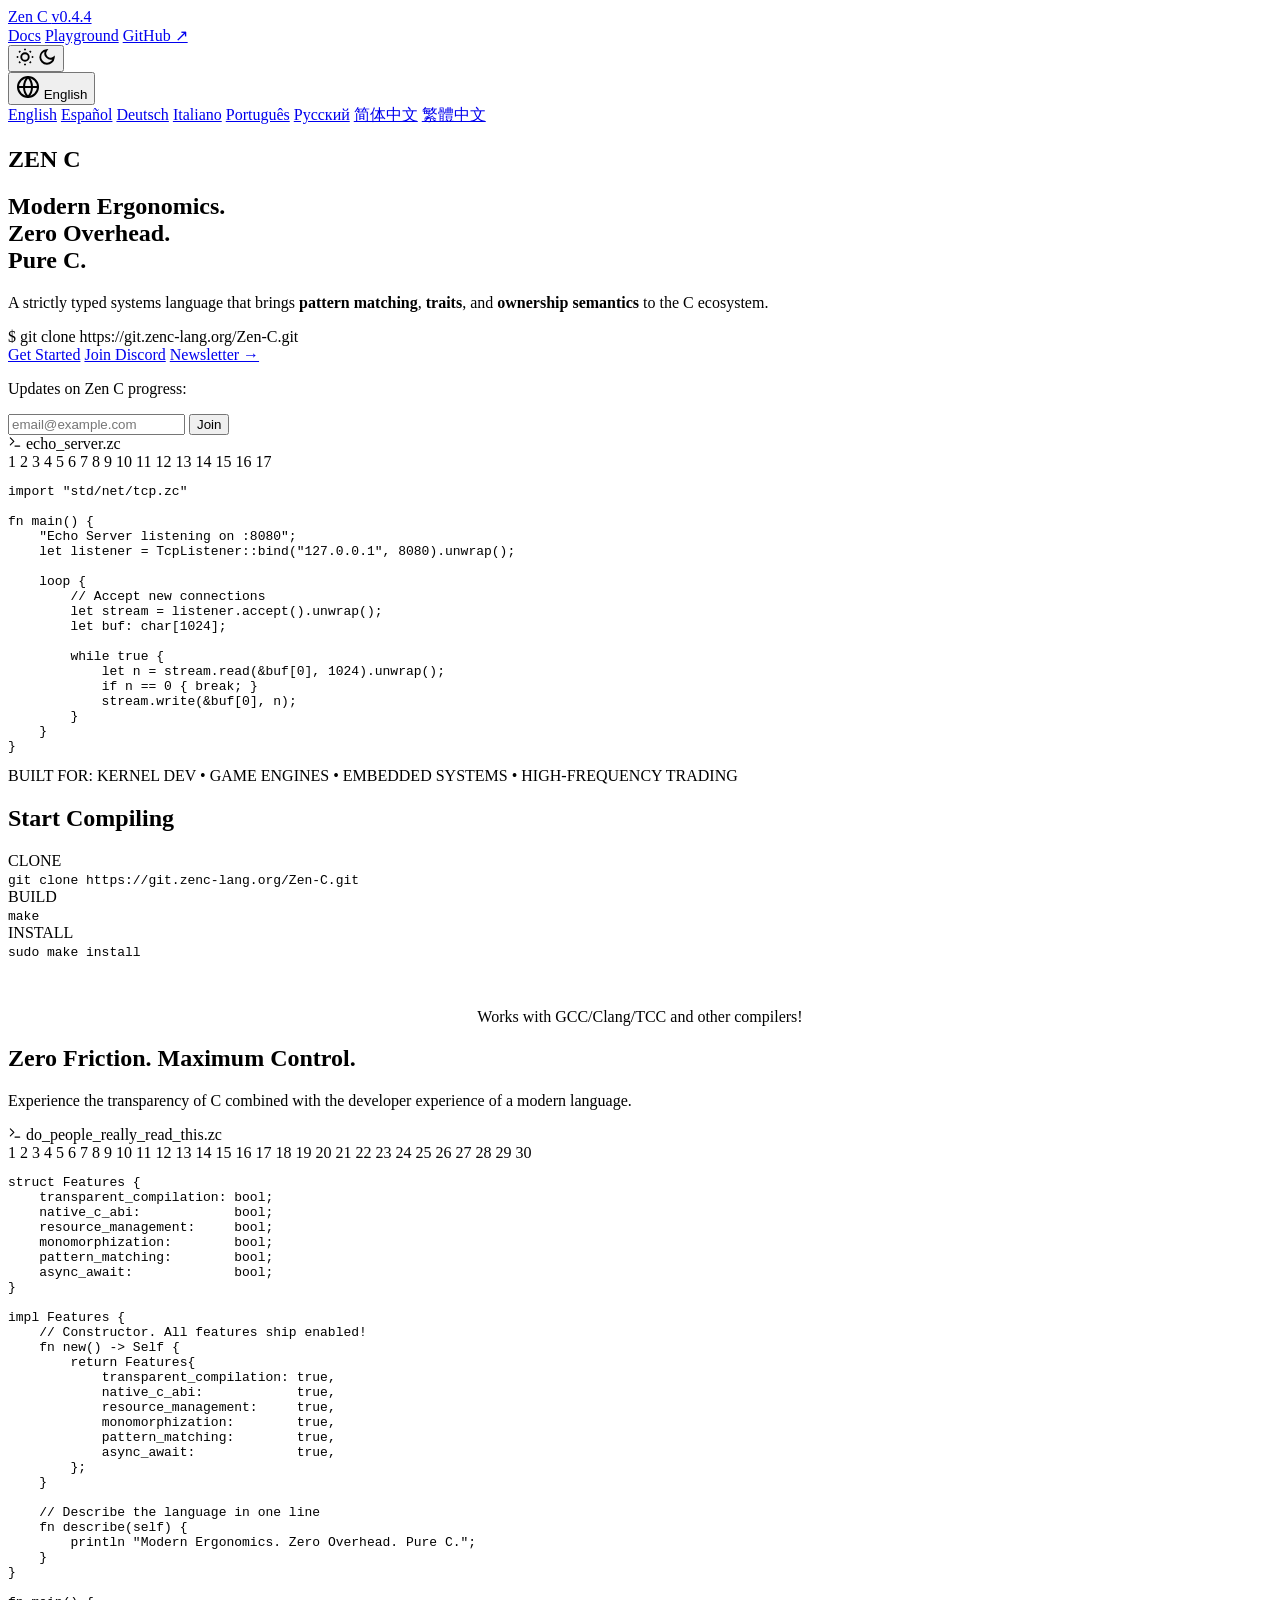
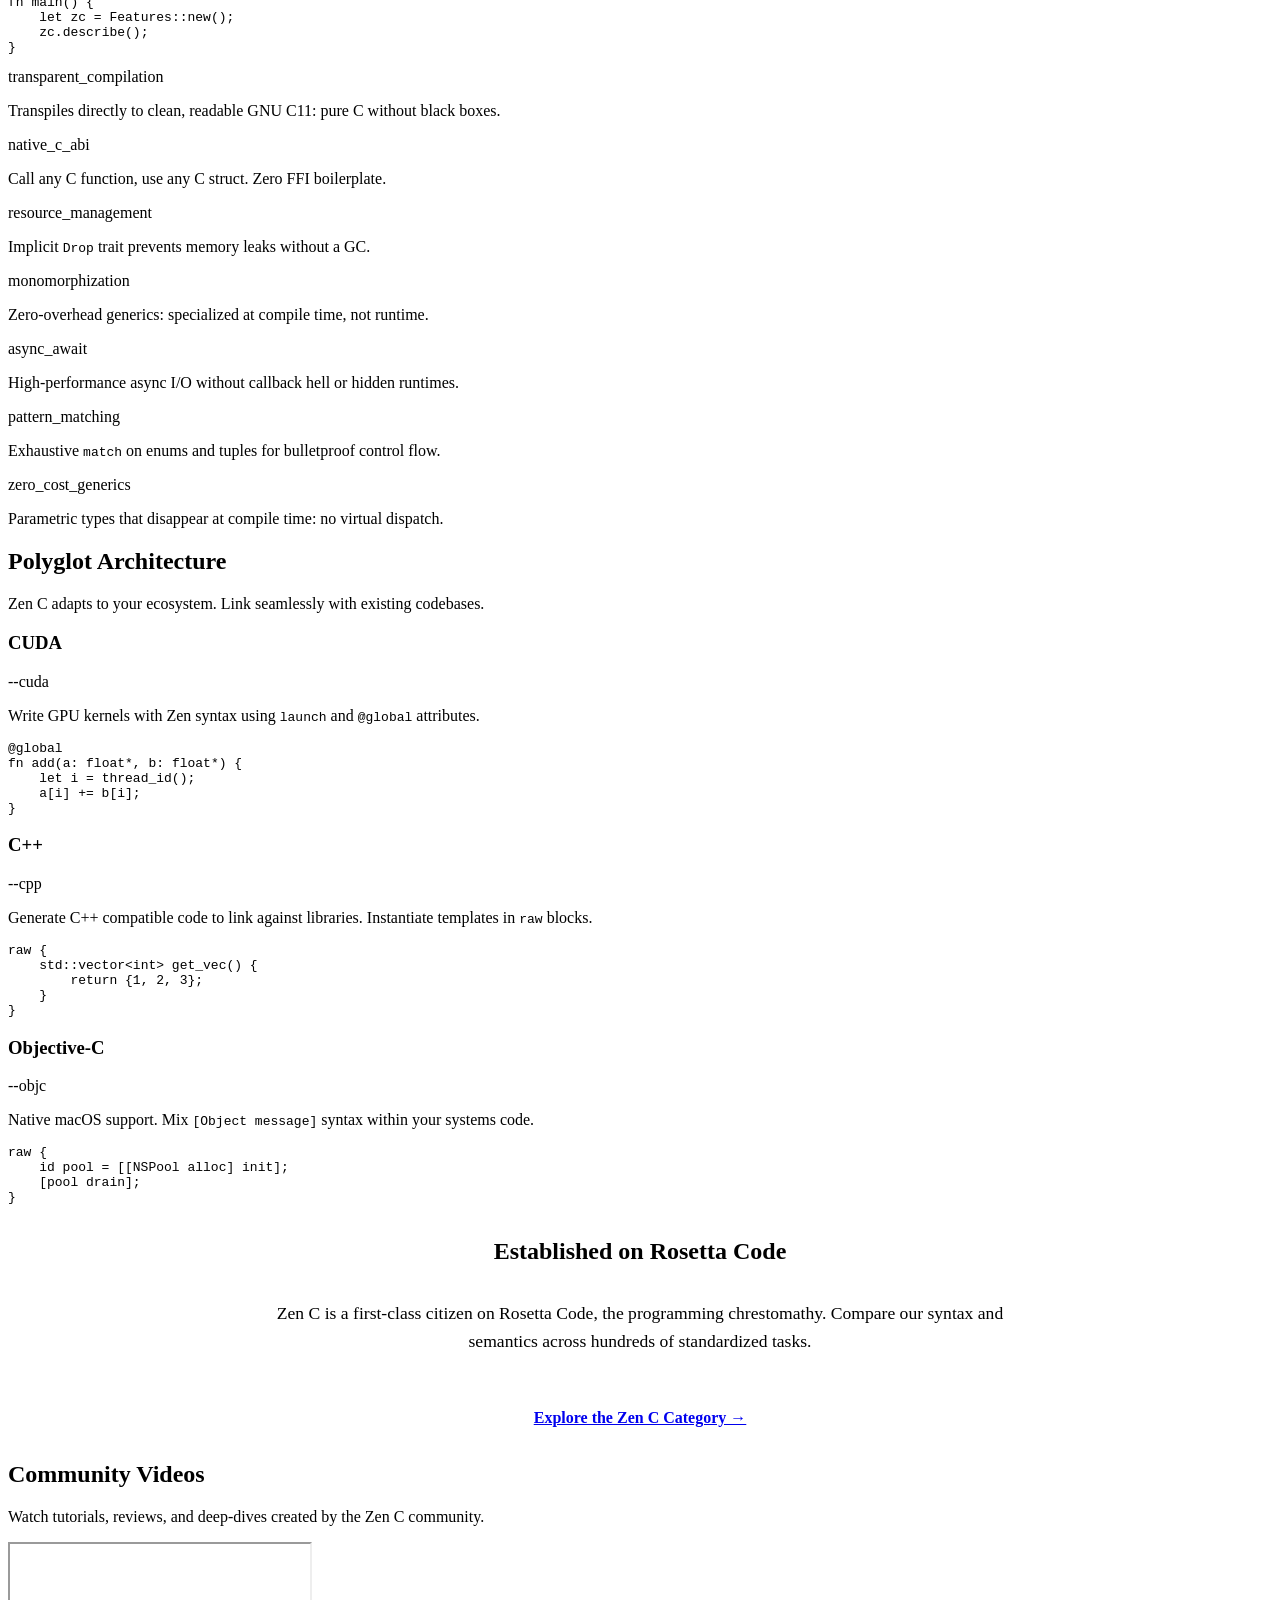
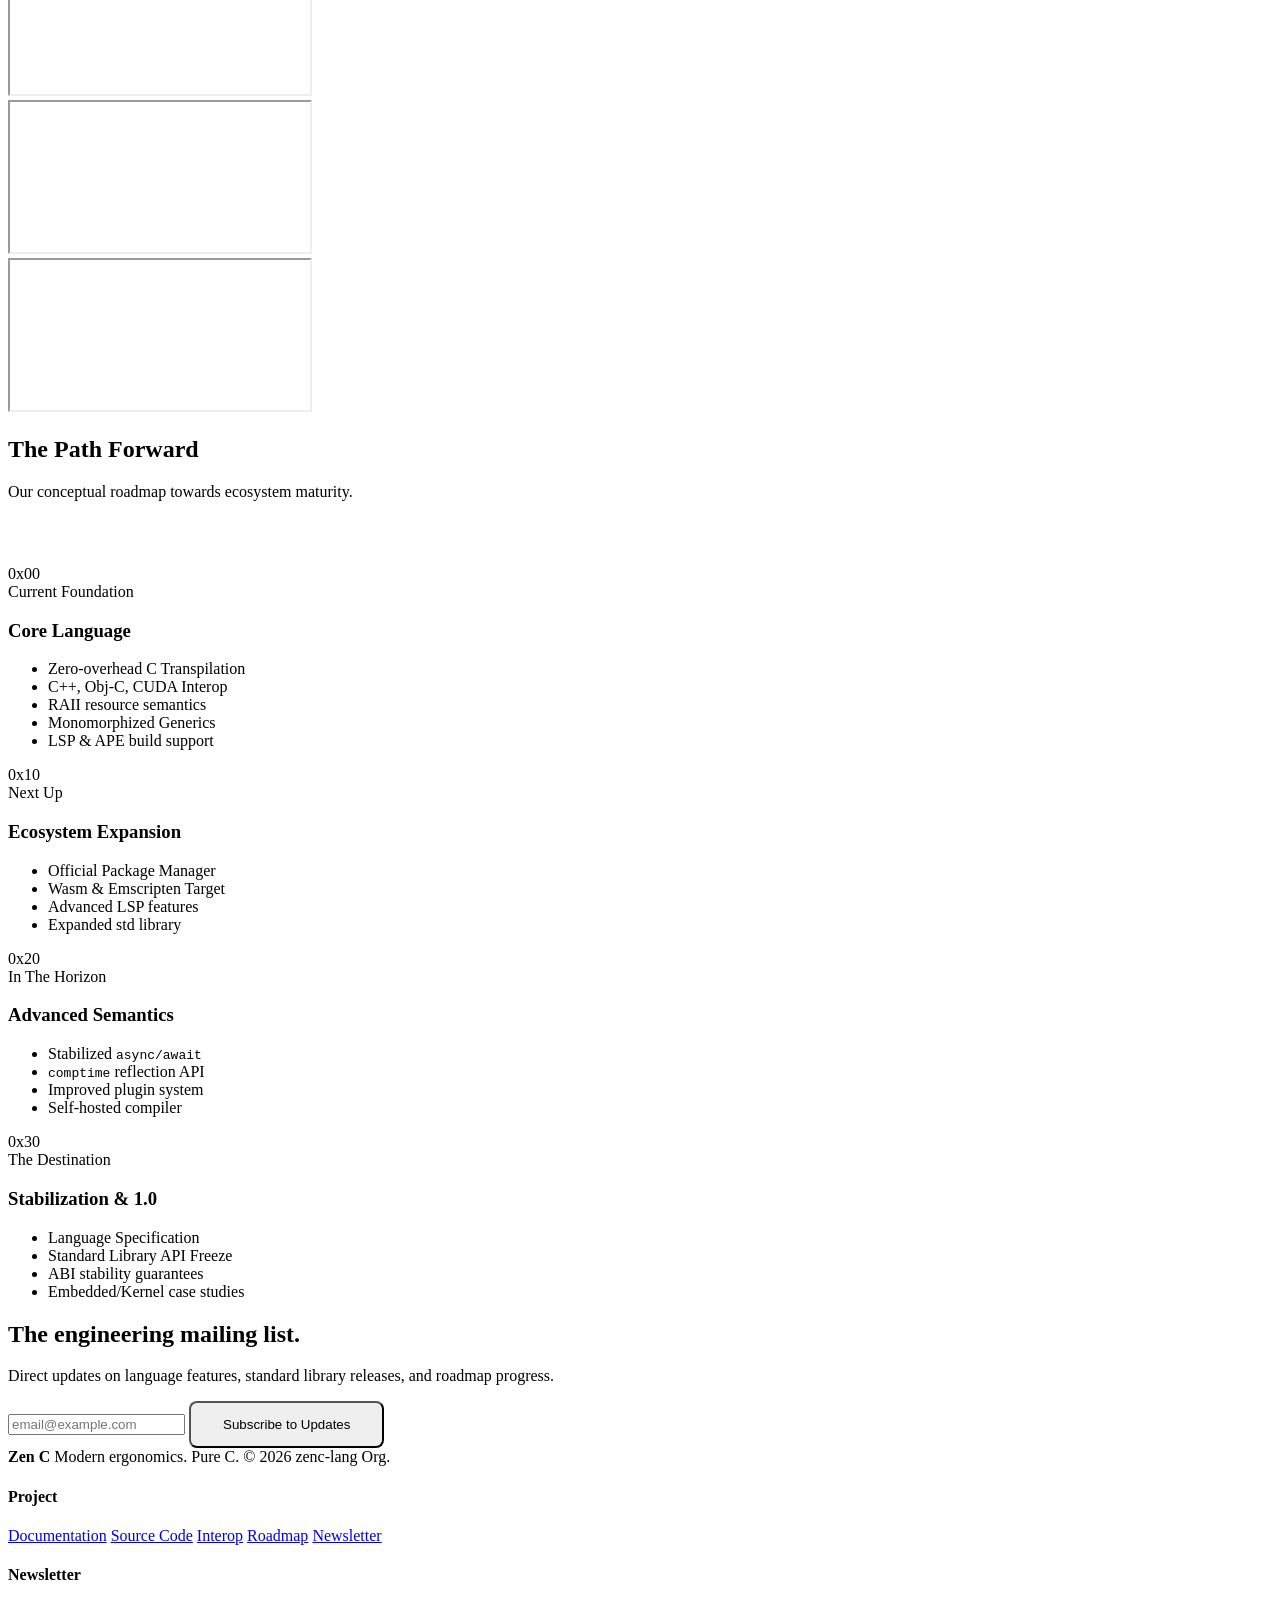
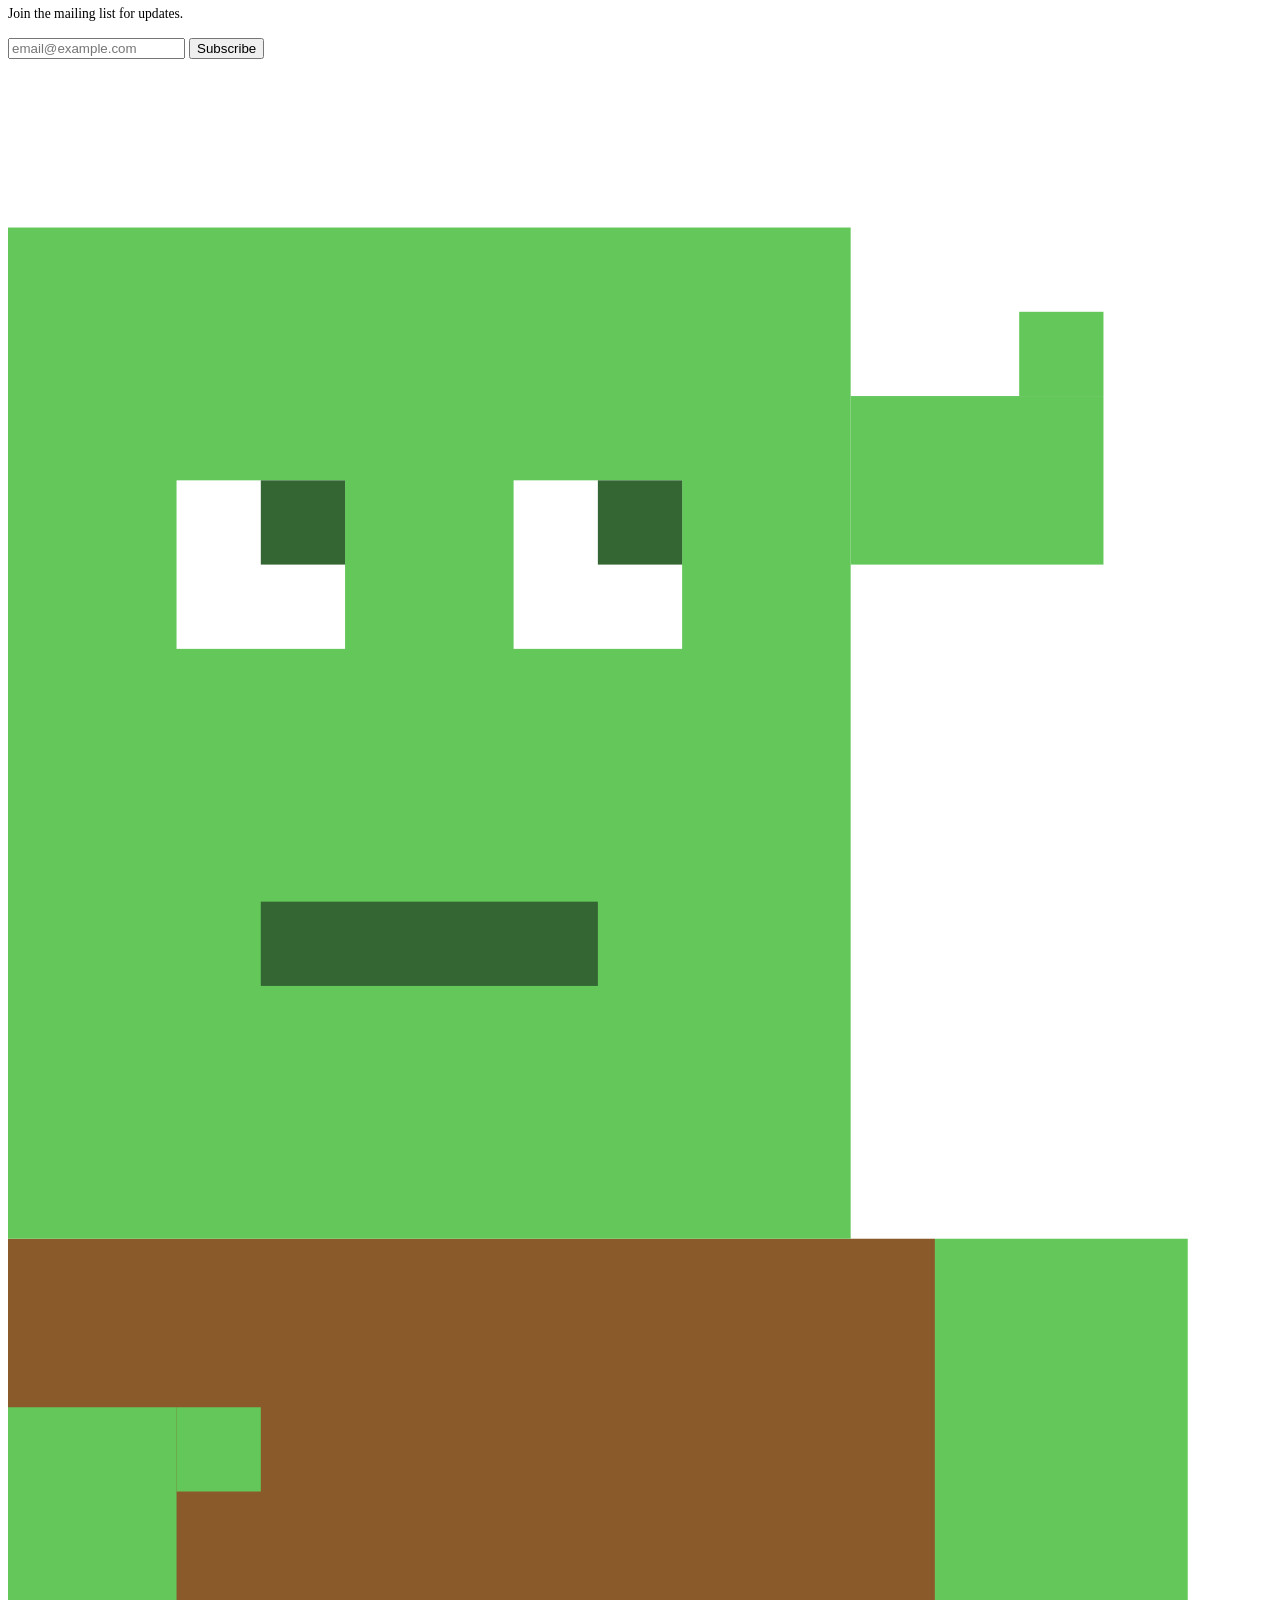
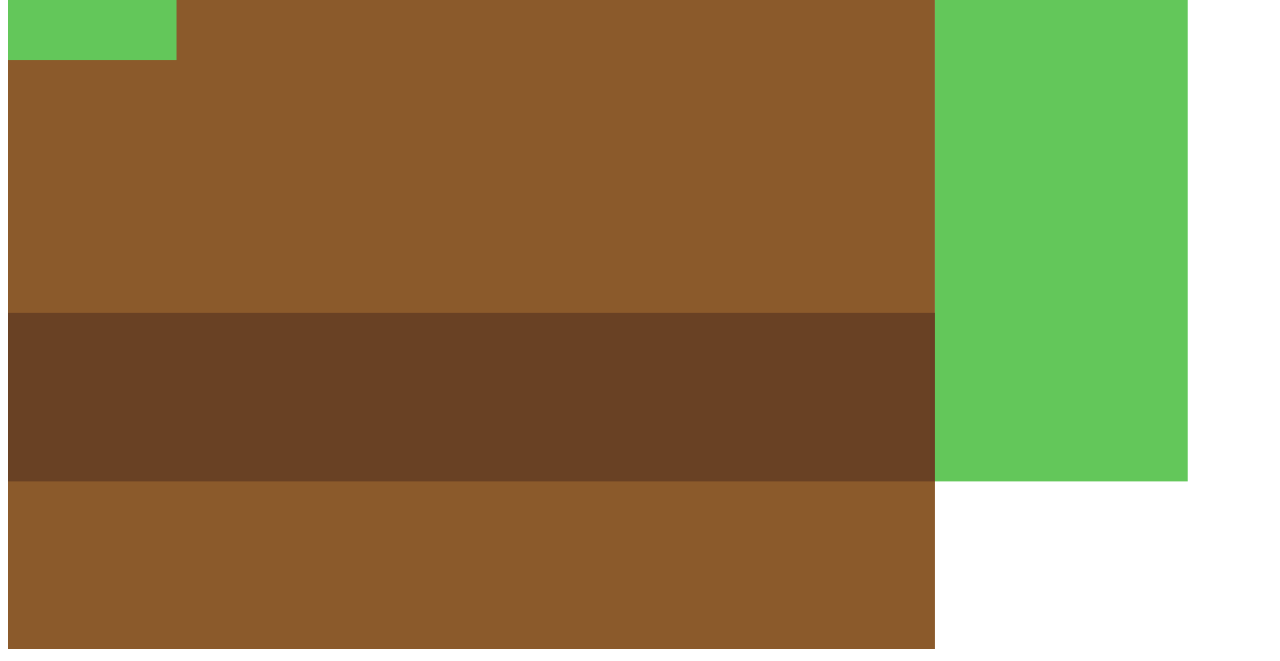
==== zenc/index.html @ 8d62ef9e "site: remove the sponsors section The home page asked for money through the previous maintainer's Op" ====
<!DOCTYPE html>
<html lang="en">

<head>
    <meta charset="UTF-8">
    <meta name="viewport" content="width=device-width, initial-scale=1.0">
    <title>Zen C - Modern Ergonomics. Pure C.</title>
    <meta name="description"
        content="A modern systems programming language that compiles to human-readable C11 with zero overhead.">
    <link rel="stylesheet" href="/style.css?v=4">
    <link rel="preconnect" href="https://fonts.googleapis.com">
    <link rel="preconnect" href="https://fonts.gstatic.com" crossorigin>
    <link
        href="https://fonts.googleapis.com/css2?family=Inter:wght@400;500;600;700&family=JetBrains+Mono:wght@400;500;700&family=Kaisei+Tokumin:wght@500;700;800&display=swap"
        rel="stylesheet">

    <link rel="icon"
        href="data:image/svg+xml,<svg xmlns=%22http://www.w3.org/2000/svg%22 viewBox=%220 0 100 100%22><text y=%22.9em%22 font-size=%2290%22>🟩</text></svg>">

    <script>
        (function () {
            const getCookie = (name) => {
                const value = `; ${document.cookie}`;
                const parts = value.split(`; ${name}=`);
                if (parts.length === 2) return parts.pop().split(';').shift();
            };
            const savedTheme = getCookie('theme') || localStorage.getItem('theme');
            const systemDark = window.matchMedia('(prefers-color-scheme: dark)').matches;
            const theme = savedTheme || (systemDark ? 'dark' : 'light');
            document.documentElement.setAttribute('data-theme', theme);
        })();
    </script>
</head>

<body>

    <div class="grid-bg"></div>
    <div class="glow-decoration"></div>

    <header>
        <div class="container nav-container">
            <a href="/" class="logo">Zen C <span class="version">v0.4.4</span></a>
            <nav>
                <div class="nav-links">
                    <a href="https://docs.zenc-lang.org/">Docs</a>
                    <a href="/playground.html">Playground</a>
                    <a href="https://github.com/zenc-lang/zenc" class="github-link">GitHub ↗</a>
                </div>

                <button id="theme-toggle" class="theme-toggle" aria-label="Toggle theme">
                    <svg class="sun-icon" width="18" height="18" viewBox="0 0 24 24" fill="none" stroke="currentColor"
                        stroke-width="2.5">
                        <circle cx="12" cy="12" r="5"></circle>
                        <line x1="12" y1="1" x2="12" y2="3"></line>
                        <line x1="12" y1="21" x2="12" y2="23"></line>
                        <line x1="4.22" y1="4.22" x2="5.64" y2="5.64"></line>
                        <line x1="18.36" y1="18.36" x2="19.78" y2="19.78"></line>
                        <line x1="1" y1="12" x2="3" y2="12"></line>
                        <line x1="21" y1="12" x2="23" y2="12"></line>
                        <line x1="4.22" y1="19.78" x2="5.64" y2="18.36"></line>
                        <line x1="18.36" y1="5.64" x2="19.78" y2="4.22"></line>
                    </svg>
                    <svg class="moon-icon" width="18" height="18" viewBox="0 0 24 24" fill="none" stroke="currentColor"
                        stroke-width="2.5">
                        <path d="M21 12.79A9 9 0 1 1 11.21 3 7 7 0 0 0 21 12.79z"></path>
                    </svg>
                </button>

                <div class="lang-dropdown">
                    <button class="lang-dropdown-btn" aria-label="Language options">
                        <svg xmlns="http://www.w3.org/2000/svg" width="24" height="24" viewBox="0 0 24 24" fill="none"
                            stroke="currentColor" stroke-width="2" stroke-linecap="round" stroke-linejoin="round"
                            class="lucide lucide-globe">
                            <circle cx="12" cy="12" r="10" />
                            <path d="M12 2a14.5 14.5 0 0 0 0 20 14.5 14.5 0 0 0 0-20" />
                            <path d="M2 12h20" />
                        </svg>
                        English
                    </button>
                    <div class="lang-menu">
                        <a href="/" class="lang-option active">English</a>
                        <a href="/es/" class="lang-option">Español</a>
                        <a href="/de/" class="lang-option">Deutsch</a>
                        <a href="/it/" class="lang-option">Italiano</a>
                        <a href="/pt/" class="lang-option">Português</a>
                        <a href="/ru/" class="lang-option">Русский</a>
                        <a href="/zh-cn/" class="lang-option">简体中文</a>
                        <a href="/zh-tw/" class="lang-option">繁體中文</a>
                    </div>
                </div>
            </nav>
        </div>
    </header>

    <main>
        <section class="hero container">
            <div class="hero-text">
                <h1 class="mega-title">ZEN C</h1>
                <h2 class="sub-title">Modern Ergonomics.<br>Zero Overhead.<br>Pure C.</h2>

                <p class="lead">
                    A strictly typed systems language that brings <strong>pattern matching</strong>,
                    <strong>traits</strong>, and <strong>ownership semantics</strong> to the C ecosystem.
                </p>

                <div class="cmd-line-wrapper">
                    <div class="cmd-line-inner clickable-copy"
                        onclick="copyCode(this, 'git clone https://git.zenc-lang.org/Zen-C.git')">
                        <div class="cmd-line" id="install-cmd">
                            <span class="prompt">$</span> git clone https://git.zenc-lang.org/Zen-C.git
                        </div>
                        <div class="terminal-icon"><i class="fa-regular fa-copy"></i></div>
                    </div>
                </div>

                <div class="hero-actions">
                    <a href="https://github.com/zenc-lang/zenc" class="btn btn-primary">Get Started</a>
                    <a href="https://discord.com/invite/q6wEsCmkJP" class="btn btn-secondary">Join Discord</a>
                    <a href="#newsletter" class="btn btn-secondary">Newsletter &rarr;</a>
                </div>

                <div class="newsletter-inline">
                    <p>Updates on Zen C progress:</p>
                    <form action="https://buttondown.com/api/emails/embed-subscribe/zenc" method="post"
                        target="popupwindow" onsubmit="window.open('https://buttondown.com/zenc', 'popupwindow')"
                        class="newsletter-form">
                        <input type="email" name="email" id="bd-email" placeholder="email@example.com" required>
                        <input type="hidden" value="1" name="embed">
                        <button type="submit" class="btn btn-primary">Join</button>
                    </form>
                </div>
            </div>

            <div class="hero-code">
                <div class="code-header-simple clickable-copy" onclick="copyCode(this)">
                    <div class="window-controls">
                        <span class="control red"></span>
                        <span class="control yellow"></span>
                        <span class="control green"></span>
                    </div>
                    <div class="file-info">
                        <svg xmlns="http://www.w3.org/2000/svg" width="14" height="14" viewBox="0 0 24 24" fill="none"
                            stroke="currentColor" stroke-width="2" stroke-linecap="round" stroke-linejoin="round"
                            class="terminal-icon">
                            <polyline points="4 17 10 11 4 5"></polyline>
                            <line x1="12" y1="19" x2="20" y2="19"></line>
                        </svg>
                        <span class="file-name-mono">echo_server.zc</span>
                    </div>
                    <div class="terminal-icon"><i class="fa-regular fa-copy"></i></div>
                </div>

                <div class="code-body">
                    <div class="line-numbers">
                        <span>1</span>
                        <span>2</span>
                        <span>3</span>
                        <span>4</span>
                        <span>5</span>
                        <span>6</span>
                        <span>7</span>
                        <span>8</span>
                        <span>9</span>
                        <span>10</span>
                        <span>11</span>
                        <span>12</span>
                        <span>13</span>
                        <span>14</span>
                        <span>15</span>
                        <span>16</span>
                        <span>17</span>
                    </div>
                    <pre><code><span class="kwd">import</span> <span class="str">"std/net/tcp.zc"</span>

<span class="kwd">fn</span> <span class="fn">main</span>() {
    <span class="str">"Echo Server listening on :8080"</span>;
    <span class="kwd">let</span> listener = <span class="typ">TcpListener</span>::<span class="fn">bind</span>(<span class="str">"127.0.0.1"</span>, <span class="num">8080</span>).<span class="fn">unwrap</span>();

    <span class="kwd">loop</span> {
        <span class="com">// Accept new connections</span>
        <span class="kwd">let</span> stream = listener.<span class="fn">accept</span>().<span class="fn">unwrap</span>();
        <span class="kwd">let</span> buf: <span class="typ">char</span>[<span class="num">1024</span>];
        
        <span class="kwd">while</span> <span class="num">true</span> {
            <span class="kwd">let</span> n = stream.<span class="fn">read</span>(&buf[<span class="num">0</span>], <span class="num">1024</span>).<span class="fn">unwrap</span>();
            <span class="kwd">if</span> n == <span class="num">0</span> { <span class="kwd">break</span>; }
            stream.<span class="fn">write</span>(&buf[<span class="num">0</span>], n);
        }
    }
}</code></pre>
                </div>
            </div>
        </section>

        <div class="container">
            <div class="use-cases-ticker">
                <span class="uc-label">BUILT FOR:</span>
                <span class="uc-item">KERNEL DEV</span>
                <span class="uc-dot">•</span>
                <span class="uc-item">GAME ENGINES</span>
                <span class="uc-dot">•</span>
                <span class="uc-item">EMBEDDED SYSTEMS</span>
                <span class="uc-dot">•</span>
                <span class="uc-item">HIGH-FREQUENCY TRADING</span>
            </div>
        </div>

        <section class="container section-pad installation" id="installation">
            <h2 class="section-title">Start Compiling</h2>
            <div class="install-steps">
                <div class="step">
                    <span class="step-label">CLONE</span>
                    <div class="step-content clickable-copy"
                        onclick="copyCode(this, 'git clone https://git.zenc-lang.org/Zen-C.git')">
                        <code>git clone https://git.zenc-lang.org/Zen-C.git</code>
                        <i class="fa-regular fa-copy" style="opacity: 0.3; font-size: 0.8rem;"></i>
                    </div>
                </div>
                <div class="step">
                    <span class="step-label">BUILD</span>
                    <div class="step-content clickable-copy" onclick="copyCode(this, 'make')">
                        <code>make</code>
                        <i class="fa-regular fa-copy" style="opacity: 0.3; font-size: 0.8rem;"></i>
                    </div>
                </div>
                <div class="step">
                    <span class="step-label">INSTALL</span>
                    <div class="step-content clickable-copy" onclick="copyCode(this, 'sudo make install')">
                        <code>sudo make install</code>
                        <i class="fa-regular fa-copy" style="opacity: 0.3; font-size: 0.8rem;"></i>
                    </div>
                </div>
            </div>
            <div style="text-align: center; margin-top: 3rem;">
                <p>Works with GCC/Clang/TCC and other compilers!</p>
            </div>
        </section>

        <section id="features" class="container section-pad">
            <div class="section-header">
                <h2 class="section-title">Zero Friction. Maximum Control.</h2>
                <p class="section-desc">Experience the transparency of C combined with the developer experience of a
                    modern language.</p>
            </div>

            <div class="features-split">
                <!-- Left: Terminal -->
                <div class="hero-code features-code-panel">
                    <div class="code-header-simple clickable-copy" onclick="copyCode(this)">
                        <div class="window-controls">
                            <span class="control red"></span>
                            <span class="control yellow"></span>
                            <span class="control green"></span>
                        </div>
                        <div class="file-info">
                            <svg xmlns="http://www.w3.org/2000/svg" width="14" height="14" viewBox="0 0 24 24"
                                fill="none" stroke="currentColor" stroke-width="2" stroke-linecap="round"
                                stroke-linejoin="round" class="terminal-icon">
                                <polyline points="4 17 10 11 4 5"></polyline>
                                <line x1="12" y1="19" x2="20" y2="19"></line>
                            </svg>
                            <span class="file-name-mono">do_people_really_read_this.zc</span>
                        </div>
                        <div class="terminal-icon"><i class="fa-regular fa-copy"></i></div>
                    </div>

                    <div class="code-body">
                        <div class="line-numbers">
                            <span>1</span>
                            <span>2</span>
                            <span>3</span>
                            <span>4</span>
                            <span>5</span>
                            <span>6</span>
                            <span>7</span>
                            <span>8</span>
                            <span>9</span>
                            <span>10</span>
                            <span>11</span>
                            <span>12</span>
                            <span>13</span>
                            <span>14</span>
                            <span>15</span>
                            <span>16</span>
                            <span>17</span>
                            <span>18</span>
                            <span>19</span>
                            <span>20</span>
                            <span>21</span>
                            <span>22</span>
                            <span>23</span>
                            <span>24</span>
                            <span>25</span>
                            <span>26</span>
                            <span>27</span>
                            <span>28</span>
                            <span>29</span>
                            <span>30</span>
                        </div>

                        <pre><code><span class="kwd">struct</span> <span class="typ">Features</span> {
    <span class="fn">transparent_compilation</span>: <span class="typ">bool</span>;
    <span class="fn">native_c_abi</span>:            <span class="typ">bool</span>;
    <span class="fn">resource_management</span>:     <span class="typ">bool</span>;
    <span class="fn">monomorphization</span>:        <span class="typ">bool</span>;
    <span class="fn">pattern_matching</span>:        <span class="typ">bool</span>;
    <span class="fn">async_await</span>:             <span class="typ">bool</span>;
}

<span class="kwd">impl</span> <span class="typ">Features</span> {
    <span class="com">// Constructor. All features ship enabled!</span>
    <span class="kwd">fn</span> <span class="fn">new</span>() -> <span class="typ">Self</span> {
        <span class="kwd">return</span> <span class="typ">Features</span>{
            <span class="fn">transparent_compilation</span>: <span class="kwd">true</span>,
            <span class="fn">native_c_abi</span>:            <span class="kwd">true</span>,
            <span class="fn">resource_management</span>:     <span class="kwd">true</span>,
            <span class="fn">monomorphization</span>:        <span class="kwd">true</span>,
            <span class="fn">pattern_matching</span>:        <span class="kwd">true</span>,
            <span class="fn">async_await</span>:             <span class="kwd">true</span>,
        };
    }

    <span class="com">// Describe the language in one line</span>
    <span class="kwd">fn</span> <span class="fn">describe</span>(<span class="kwd">self</span>) {
        <span class="fn">println</span> <span class="str">"Modern Ergonomics. Zero Overhead. Pure C."</span>;
    }
}

<span class="kwd">fn</span> <span class="fn">main</span>() {
    <span class="kwd">let</span> <span class="fn">zc</span> = <span class="typ">Features</span>::<span class="fn">new</span>();
    <span class="fn">zc</span>.<span class="fn">describe</span>();
}</code></pre>

                    </div>
                </div>


                <!-- Right: Feature descriptions -->
                <div class="features-list">
                    <div class="feature-item">
                        <span class="feature-field"><span class="fn">transparent_compilation</span></span>
                        <p>Transpiles directly to clean, readable GNU C11: pure C without black boxes.</p>
                    </div>
                    <div class="feature-item">
                        <span class="feature-field"><span class="fn">native_c_abi</span></span>
                        <p>Call any C function, use any C struct. Zero FFI boilerplate.</p>
                    </div>
                    <div class="feature-item">
                        <span class="feature-field"><span class="fn">resource_management</span></span>
                        <p>Implicit <code>Drop</code> trait prevents memory leaks without a GC.</p>
                    </div>
                    <div class="feature-item">
                        <span class="feature-field"><span class="fn">monomorphization</span></span>
                        <p>Zero-overhead generics: specialized at compile time, not runtime.</p>
                    </div>
                    <div class="feature-item">
                        <span class="feature-field"><span class="fn">async_await</span></span>
                        <p>High-performance async I/O without callback hell or hidden runtimes.</p>
                    </div>
                    <div class="feature-item">
                        <span class="feature-field"><span class="fn">pattern_matching</span></span>
                        <p>Exhaustive <code>match</code> on enums and tuples for bulletproof control flow.</p>
                    </div>
                    <div class="feature-item">
                        <span class="feature-field"><span class="fn">zero_cost_generics</span></span>
                        <p>Parametric types that disappear at compile time: no virtual dispatch.</p>
                    </div>
                </div>
            </div>
        </section>




        <section id="interop" class="container section-pad">
            <div class="section-header">
                <h2 class="section-title">Polyglot Architecture</h2>
                <p class="section-desc">Zen C adapts to your ecosystem. Link seamlessly with existing codebases.</p>
            </div>

            <div class="interop-grid">
                <div class="interop-card">
                    <div class="interop-header">
                        <h3>CUDA</h3>
                        <span class="flag-badge">--cuda</span>
                    </div>
                    <p>Write GPU kernels with Zen syntax using <code>launch</code> and <code>@global</code> attributes.
                    </p>
                    <div class="mini-code">
                        <pre><code><span class="kwd">@global</span>
<span class="kwd">fn</span> <span class="fn">add</span>(a: <span class="typ">float</span>*, b: <span class="typ">float</span>*) {
    <span class="kwd">let</span> i = <span class="fn">thread_id</span>();
    a[i] += b[i];
}</code></pre>
                    </div>
                </div>

                <div class="interop-card">
                    <div class="interop-header">
                        <h3>C++</h3>
                        <span class="flag-badge">--cpp</span>
                    </div>
                    <p>Generate C++ compatible code to link against libraries. Instantiate templates in <code>raw</code>
                        blocks.</p>
                    <div class="mini-code">
                        <pre><code><span class="kwd">raw</span> {
    std::vector&lt;<span class="typ">int</span>&gt; <span class="fn">get_vec</span>() {
        <span class="kwd">return</span> {1, 2, 3};
    }
}</code></pre>
                    </div>
                </div>

                <div class="interop-card">
                    <div class="interop-header">
                        <h3>Objective-C</h3>
                        <span class="flag-badge">--objc</span>
                    </div>
                    <p>Native macOS support. Mix <code>[Object message]</code> syntax within your systems code.</p>
                    <div class="mini-code">
                        <pre><code><span class="kwd">raw</span> {
    id pool = [[NSPool alloc] init];
    [pool drain];
}</code></pre>
                    </div>
                </div>
            </div>
        </section>

        <section id="rosetta" class="container section-pad">
            <div
                style="max-width: 800px; margin: 0 auto; text-align: center; display: flex; flex-direction: column; align-items: center;">
                <h2 class="section-title" style="margin-bottom: 1rem; text-align: center; width: 100%;">Established on
                    Rosetta Code</h2>
                <p
                    style="font-size: 1.1rem; color: var(--muted); margin-bottom: 2.5rem; line-height: 1.6; text-align: center;">
                    Zen C is a first-class citizen on Rosetta Code, the programming chrestomathy.
                    Compare our syntax and semantics across hundreds of standardized tasks.
                </p>
                <a href="https://rosettacode.org/wiki/Category:Zen_C" class="btn btn-primary" target="_blank"
                    style="padding: 14px 32px; font-size: 1rem; border-radius: 8px; font-weight: 600;">
                    Explore the Zen C Category &rarr;
                </a>
            </div>
        </section>

        <section id="videos" class="container section-pad">
            <div class="section-header">
                <h2 class="section-title">Community Videos</h2>
                <p class="section-desc">Watch tutorials, reviews, and deep-dives created by the Zen C community.</p>
            </div>
            <div class="videos-grid">
                <div class="video-card">
                    <div class="video-wrapper">
                        <iframe src="https://www.youtube.com/embed/orBhXEBNY7c" title="Zen C Video 1"
                            allow="accelerometer; autoplay; clipboard-write; encrypted-media; gyroscope; picture-in-picture; web-share"
                            allowfullscreen></iframe>
                    </div>
                </div>
                <div class="video-card">
                    <div class="video-wrapper">
                        <iframe src="https://www.youtube.com/embed/1IoHSn99rv4" title="Zen C Video 2"
                            allow="accelerometer; autoplay; clipboard-write; encrypted-media; gyroscope; picture-in-picture; web-share"
                            allowfullscreen></iframe>
                    </div>
                </div>
                <div class="video-card">
                    <div class="video-wrapper">
                        <iframe src="https://www.youtube.com/embed/MdQ8aDG6NiA" title="Zen C Video 3"
                            allow="accelerometer; autoplay; clipboard-write; encrypted-media; gyroscope; picture-in-picture; web-share"
                            allowfullscreen></iframe>
                    </div>
                </div>
            </div>
        </section>

        <section id="roadmap" class="container section-pad">
            <div class="sponsors-intro" style="margin-bottom: 4rem;">
                <h2 class="section-title">The Path Forward</h2>
                <p class="section-desc">Our conceptual roadmap towards ecosystem maturity.</p>
            </div>

            <div class="roadmap-memory-map">
                <div class="roadmap-item active">
                    <div class="roadmap-address">0x00</div>
                    <div class="roadmap-content">
                        <div class="roadmap-phase">Current Foundation</div>
                        <h3>Core Language</h3>
                        <ul class="roadmap-list">
                            <li>Zero-overhead C Transpilation</li>
                            <li>C++, Obj-C, CUDA Interop</li>
                            <li>RAII resource semantics</li>
                            <li>Monomorphized Generics</li>
                            <li>LSP & APE build support</li>
                        </ul>
                    </div>
                </div>

                <div class="roadmap-item">
                    <div class="roadmap-address">0x10</div>
                    <div class="roadmap-content">
                        <div class="roadmap-phase">Next Up</div>
                        <h3>Ecosystem Expansion</h3>
                        <ul class="roadmap-list">
                            <li>Official Package Manager</li>
                            <li>Wasm & Emscripten Target</li>
                            <li>Advanced LSP features</li>
                            <li>Expanded std library</li>
                        </ul>
                    </div>
                </div>

                <div class="roadmap-item">
                    <div class="roadmap-address">0x20</div>
                    <div class="roadmap-content">
                        <div class="roadmap-phase">In The Horizon</div>
                        <h3>Advanced Semantics</h3>
                        <ul class="roadmap-list">
                            <li>Stabilized <code>async/await</code></li>
                            <li><code>comptime</code> reflection API</li>
                            <li>Improved plugin system</li>
                            <li>Self-hosted compiler</li>
                        </ul>
                    </div>
                </div>

                <div class="roadmap-item">
                    <div class="roadmap-address">0x30</div>
                    <div class="roadmap-content">
                        <div class="roadmap-phase">The Destination</div>
                        <h3>Stabilization & 1.0</h3>
                        <ul class="roadmap-list">
                            <li>Language Specification</li>
                            <li>Standard Library API Freeze</li>
                            <li>ABI stability guarantees</li>
                            <li>Embedded/Kernel case studies</li>
                        </ul>
                    </div>
                </div>
            </div>



        </section>

        <section id="newsletter" class="newsletter-section">
            <div class="container">
                <div class="newsletter-content">
                    <h2 class="section-title">The engineering mailing list.</h2>
                    <p>Direct updates on language features, standard library releases, and roadmap progress.</p>
                    <div class="newsletter-form-large">
                        <form action="https://buttondown.com/api/emails/embed-subscribe/zenc" method="post"
                            target="popupwindow" onsubmit="window.open('https://buttondown.com/zenc', 'popupwindow')">
                            <input type="email" name="email" id="bd-email-large" placeholder="email@example.com"
                                required>
                            <input type="hidden" value="1" name="embed">
                            <button type="submit" class="btn btn-primary"
                                style="padding: 14px 32px; border-radius: 8px;">Subscribe to Updates</button>
                        </form>
                    </div>
                </div>
            </div>
        </section>

    </main>

    <footer class="site-footer">
        <div class="container footer-grid">
            <div class="footer-info">
                <strong class="footer-logo">Zen C</strong>
                <span>Modern ergonomics. Pure C.</span>
                <span>&copy; 2026 zenc-lang Org.</span>
            </div>
            <div class="footer-col">
                <h4>Project</h4>
                <div class="footer-links">
                    <a href="https://docs.zenc-lang.org">Documentation</a>
                    <a href="https://git.zenc-lang.org">Source Code</a>
                    <a href="#interop">Interop</a>
                    <a href="#roadmap">Roadmap</a>
                    <a href="#newsletter">Newsletter</a>
                </div>
            </div>
            <div class="footer-col">
                <h4>Newsletter</h4>
                <div class="footer-links">
                    <p style="margin-bottom: 1rem; font-size: 0.85rem; color: var(--muted);">Join the mailing list for
                        updates.</p>
                    <form action="https://buttondown.com/api/emails/embed-subscribe/zenc" method="post"
                        target="popupwindow" onsubmit="window.open('https://buttondown.com/zenc', 'popupwindow')"
                        class="newsletter-form-footer">
                        <input type="email" name="email" id="bd-email-footer" placeholder="email@example.com" required>
                        <input type="hidden" value="1" name="embed">
                        <button type="submit" class="btn-subscribe">Subscribe</button>
                    </form>
                </div>
            </div>
        </div>
        <div class="zibi-wrapper">
            <svg class="peeking-character" alt="Zibi Mascot" xmlns="http://www.w3.org/2000/svg" viewBox="0 0 150 260">
                <g transform="scale(10)">
                    <rect x="-1" y="14" width="12" height="12" fill="#8B5A2B" />
                    <rect x="-1" y="22" width="12" height="2" fill="#694124" />
                    <rect x="11" y="14" width="3" height="10" fill="#63C75A" />
                    <rect x="0" y="16" width="2" height="3" fill="#63C75A" />
                    <rect x="2" y="16" width="1" height="1" fill="#63C75A" />
                    <rect x="0" y="2" width="10" height="12" fill="#63C75A" />
                    <rect x="10" y="4" width="3" height="2" fill="#63C75A" />
                    <rect x="12" y="3" width="1" height="1" fill="#63C75A" />
                    <rect x="2" y="5" width="2" height="2" fill="#FFFFFF" />
                    <rect x="6" y="5" width="2" height="2" fill="#FFFFFF" />
                    <rect x="3" y="5" width="1" height="1" fill="#336633" />
                    <rect x="7" y="5" width="1" height="1" fill="#336633" />
                    <rect x="3" y="10" width="4" height="1" fill="#336633" />
                </g>
            </svg>
        </div>
    </footer>

    <script>
        function copyCode(el, text) {
            let copyText = text;
            if (!copyText) {
                if (el.classList.contains('code-header-simple')) {
                    const heroCode = el.closest('.hero-code');
                    const codeEl = heroCode.querySelector('pre code');
                    if (codeEl) copyText = codeEl.innerText;
                } else {
                    const codeEl = el.querySelector('code');
                    if (codeEl) copyText = codeEl.innerText;
                }
            }

            if (!copyText) return;

            navigator.clipboard.writeText(copyText).then(() => {
                el.classList.add('copied');
                const icon = el.querySelector('i');
                const originalIconClass = icon ? icon.className : '';

                if (icon) icon.className = 'fa-solid fa-check';

                setTimeout(() => {
                    el.classList.remove('copied');
                    if (icon) icon.className = originalIconClass;
                }, 2000);
            });
        }

        // --- Theme Toggle Logic ---
        const themeToggle = document.getElementById('theme-toggle');
        const htmlElement = document.documentElement;

        if (themeToggle) {
            themeToggle.addEventListener('click', () => {
                const currentTheme = htmlElement.getAttribute('data-theme');
                const systemDark = window.matchMedia('(prefers-color-scheme: dark)').matches;

                let newTheme;
                if (currentTheme === 'dark') {
                    newTheme = 'light';
                } else if (currentTheme === 'light') {
                    newTheme = 'dark';
                } else {
                    newTheme = systemDark ? 'light' : 'dark';
                }

                htmlElement.setAttribute('data-theme', newTheme);
                localStorage.setItem('theme', newTheme);
                // Set cookie on the naked domain to share with subdomains
                document.cookie = `theme=${newTheme}; Domain=.zenc-lang.org; Path=/; Max-Age=31536000; SameSite=Lax`;
            });
        }
    </script>
</body>

</html>
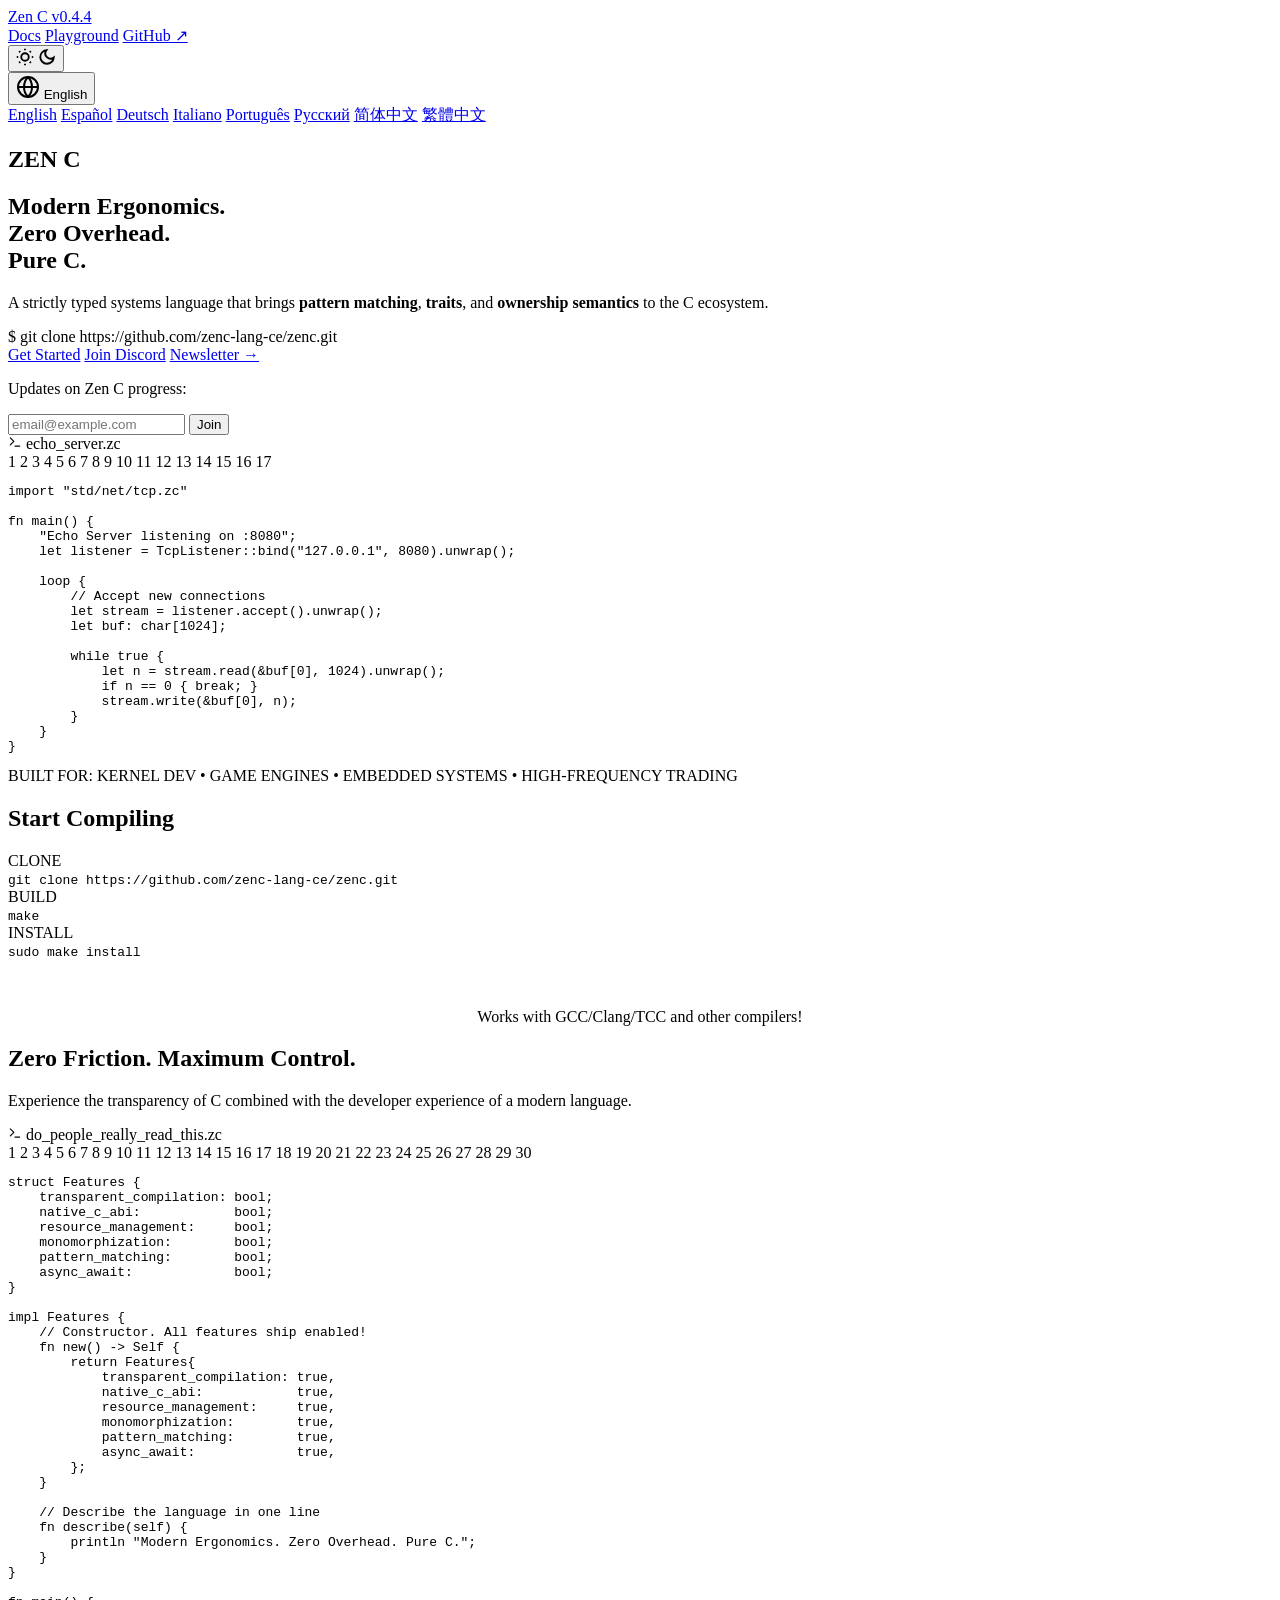
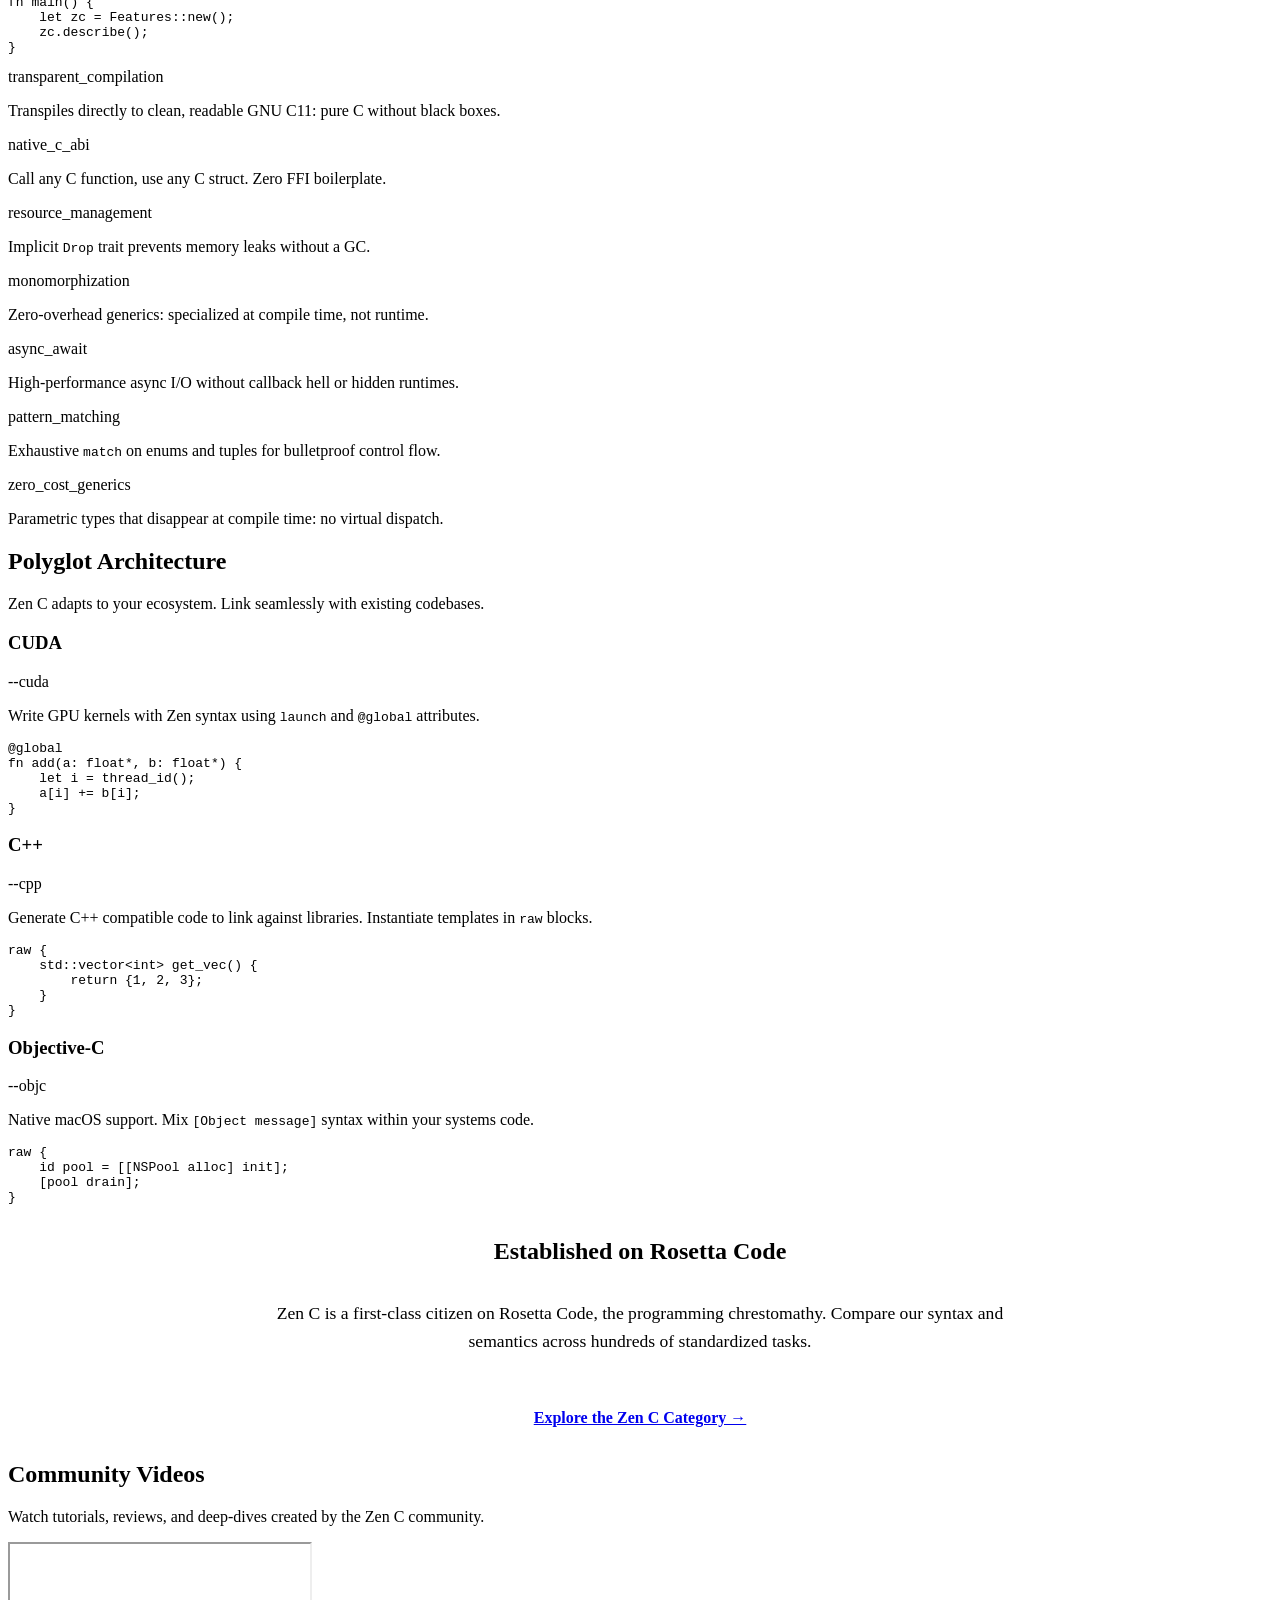
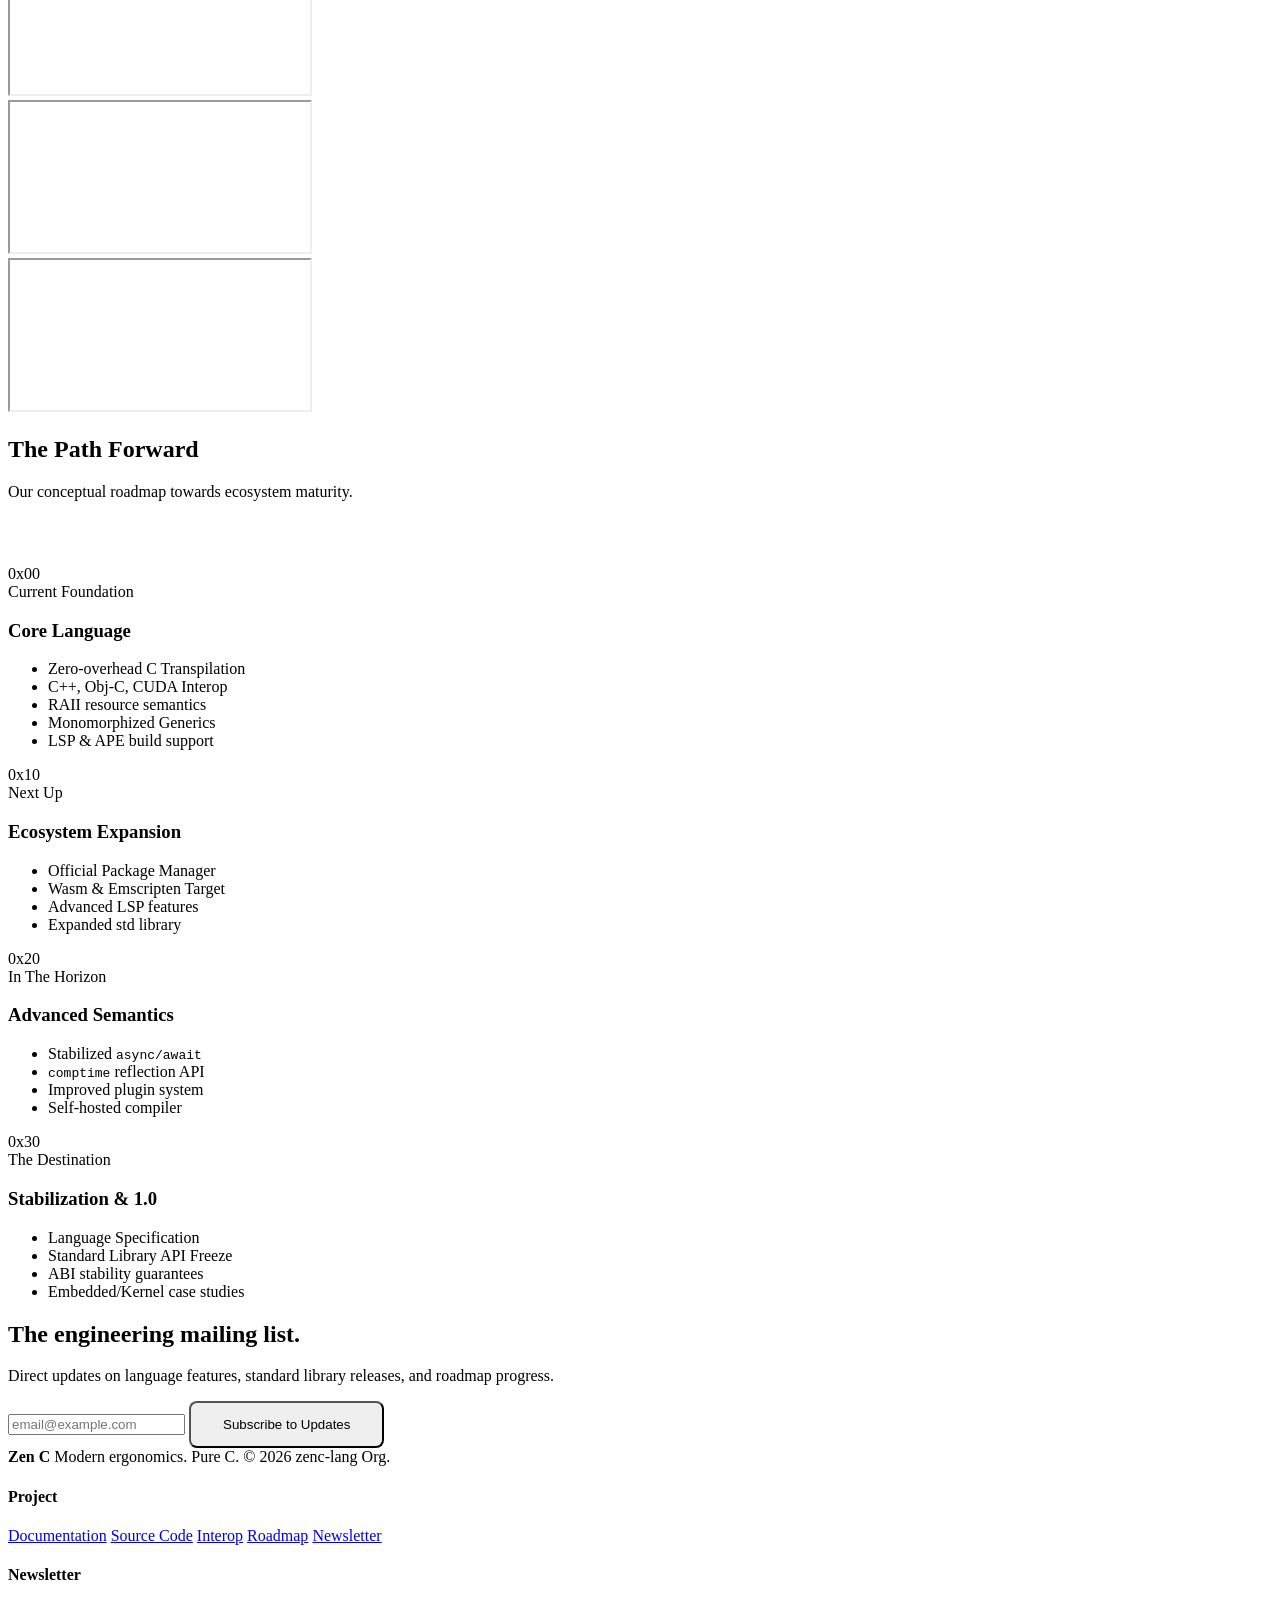
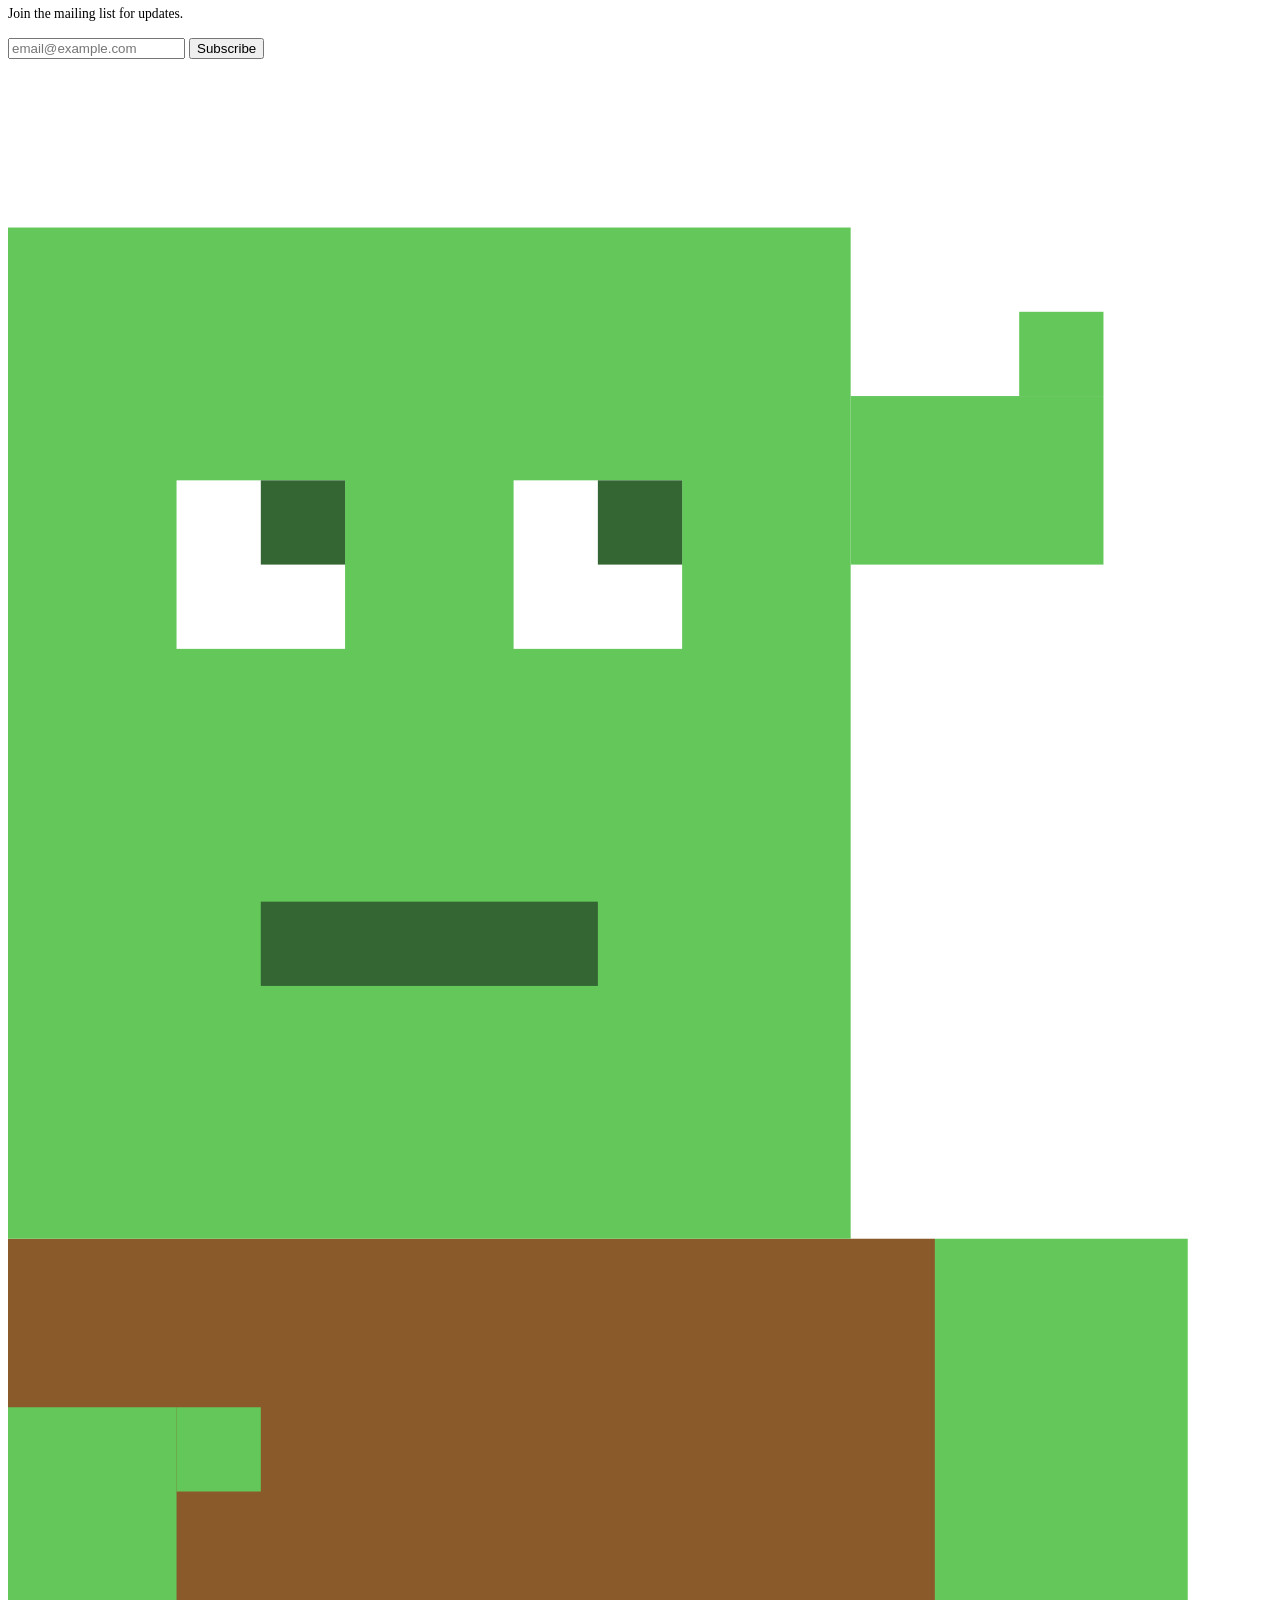
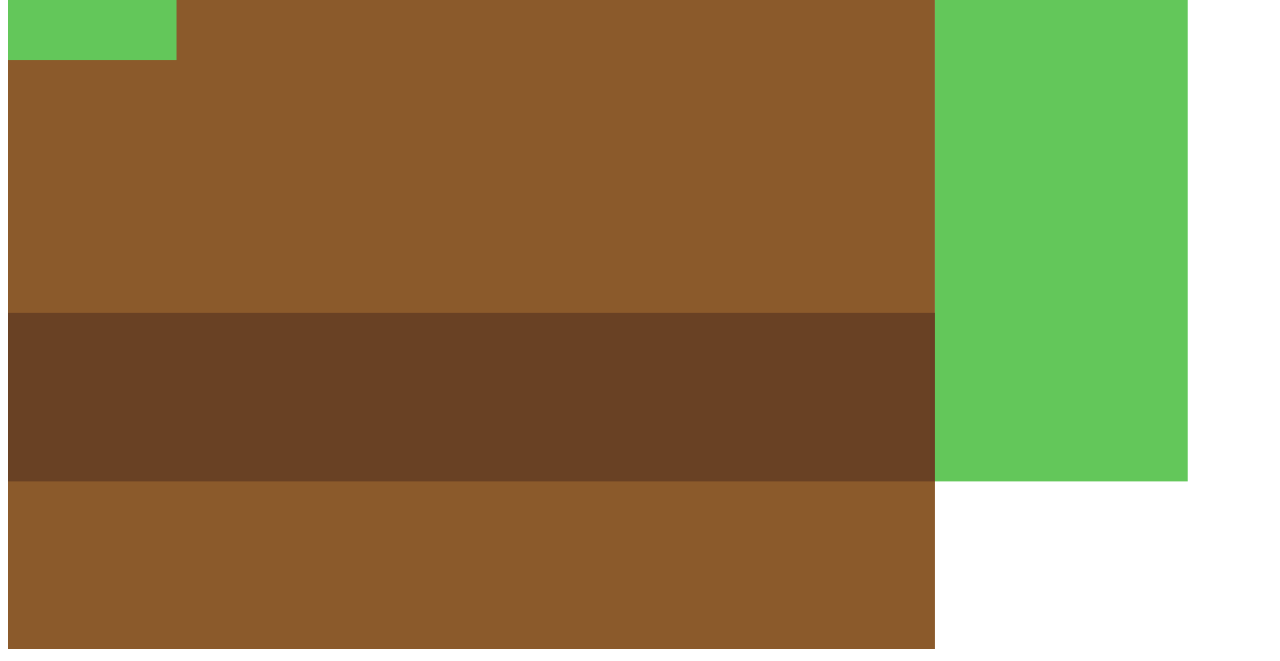
==== commit 317ee3fc: "site: publish on GitHub Pages The site was deployed over SSH to a server with Caddy, which also ran " ====
--- a/zenc/index.html
+++ b/zenc/index.html
@@ -42,9 +42,9 @@
             <a href="/" class="logo">Zen C <span class="version">v0.4.4</span></a>
             <nav>
                 <div class="nav-links">
-                    <a href="https://docs.zenc-lang.org/">Docs</a>
+                    <a href="/docs/">Docs</a>
                     <a href="/playground.html">Playground</a>
-                    <a href="https://github.com/zenc-lang/zenc" class="github-link">GitHub ↗</a>
+                    <a href="https://github.com/zenc-lang-ce/zenc" class="github-link">GitHub ↗</a>
                 </div>
 
                 <button id="theme-toggle" class="theme-toggle" aria-label="Toggle theme">
@@ -105,16 +105,16 @@
 
                 <div class="cmd-line-wrapper">
                     <div class="cmd-line-inner clickable-copy"
-                        onclick="copyCode(this, 'git clone https://git.zenc-lang.org/Zen-C.git')">
+                        onclick="copyCode(this, 'git clone https://github.com/zenc-lang-ce/zenc.git')">
                         <div class="cmd-line" id="install-cmd">
-                            <span class="prompt">$</span> git clone https://git.zenc-lang.org/Zen-C.git
+                            <span class="prompt">$</span> git clone https://github.com/zenc-lang-ce/zenc.git
                         </div>
                         <div class="terminal-icon"><i class="fa-regular fa-copy"></i></div>
                     </div>
                 </div>
 
                 <div class="hero-actions">
-                    <a href="https://github.com/zenc-lang/zenc" class="btn btn-primary">Get Started</a>
+                    <a href="https://github.com/zenc-lang-ce/zenc" class="btn btn-primary">Get Started</a>
                     <a href="https://discord.com/invite/q6wEsCmkJP" class="btn btn-secondary">Join Discord</a>
                     <a href="#newsletter" class="btn btn-secondary">Newsletter &rarr;</a>
                 </div>
@@ -211,8 +211,8 @@
                 <div class="step">
                     <span class="step-label">CLONE</span>
                     <div class="step-content clickable-copy"
-                        onclick="copyCode(this, 'git clone https://git.zenc-lang.org/Zen-C.git')">
-                        <code>git clone https://git.zenc-lang.org/Zen-C.git</code>
+                        onclick="copyCode(this, 'git clone https://github.com/zenc-lang-ce/zenc.git')">
+                        <code>git clone https://github.com/zenc-lang-ce/zenc.git</code>
                         <i class="fa-regular fa-copy" style="opacity: 0.3; font-size: 0.8rem;"></i>
                     </div>
                 </div>
@@ -574,8 +574,8 @@
             <div class="footer-col">
                 <h4>Project</h4>
                 <div class="footer-links">
-                    <a href="https://docs.zenc-lang.org">Documentation</a>
-                    <a href="https://git.zenc-lang.org">Source Code</a>
+                    <a href="/docs/">Documentation</a>
+                    <a href="https://github.com/zenc-lang-ce/zenc">Source Code</a>
                     <a href="#interop">Interop</a>
                     <a href="#roadmap">Roadmap</a>
                     <a href="#newsletter">Newsletter</a>
@@ -667,8 +667,7 @@
 
                 htmlElement.setAttribute('data-theme', newTheme);
                 localStorage.setItem('theme', newTheme);
-                // Set cookie on the naked domain to share with subdomains
-                document.cookie = `theme=${newTheme}; Domain=.zenc-lang.org; Path=/; Max-Age=31536000; SameSite=Lax`;
+                document.cookie = `theme=${newTheme}; Path=/; Max-Age=31536000; SameSite=Lax`;
             });
         }
     </script>
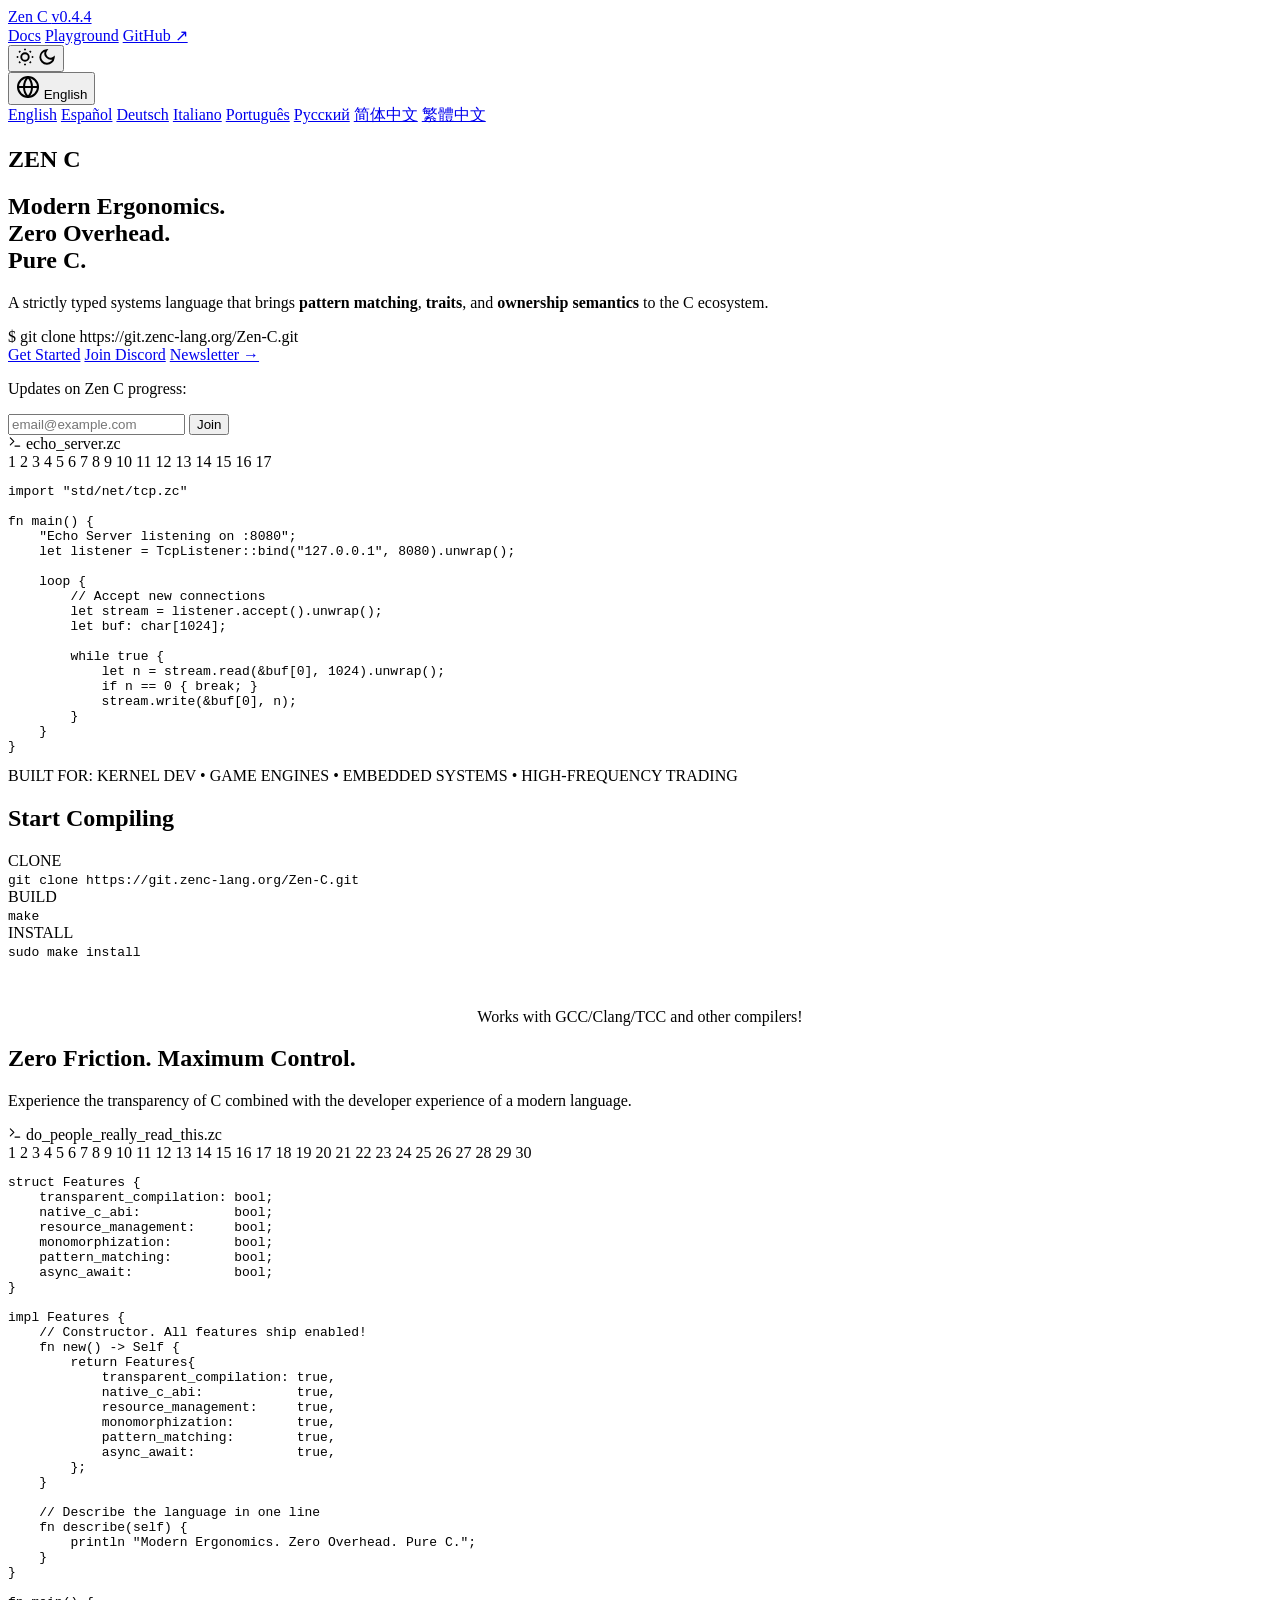
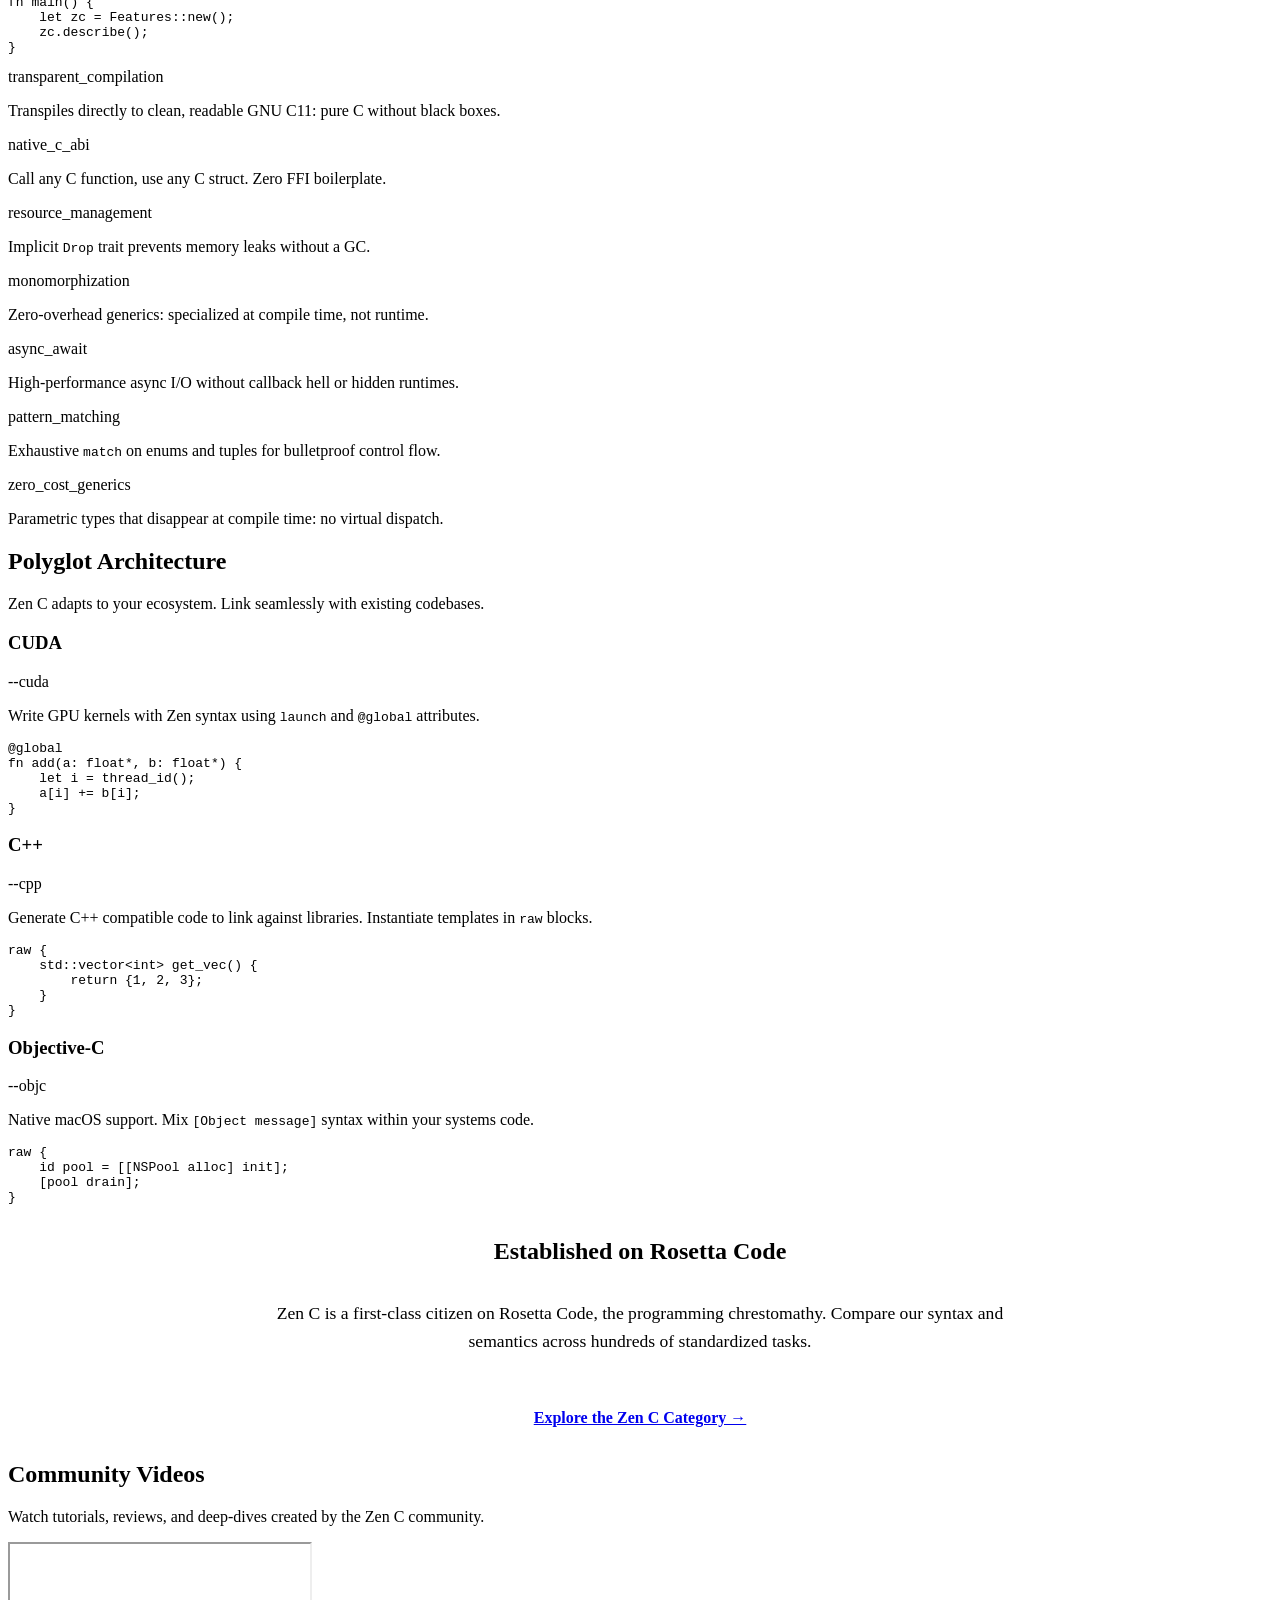
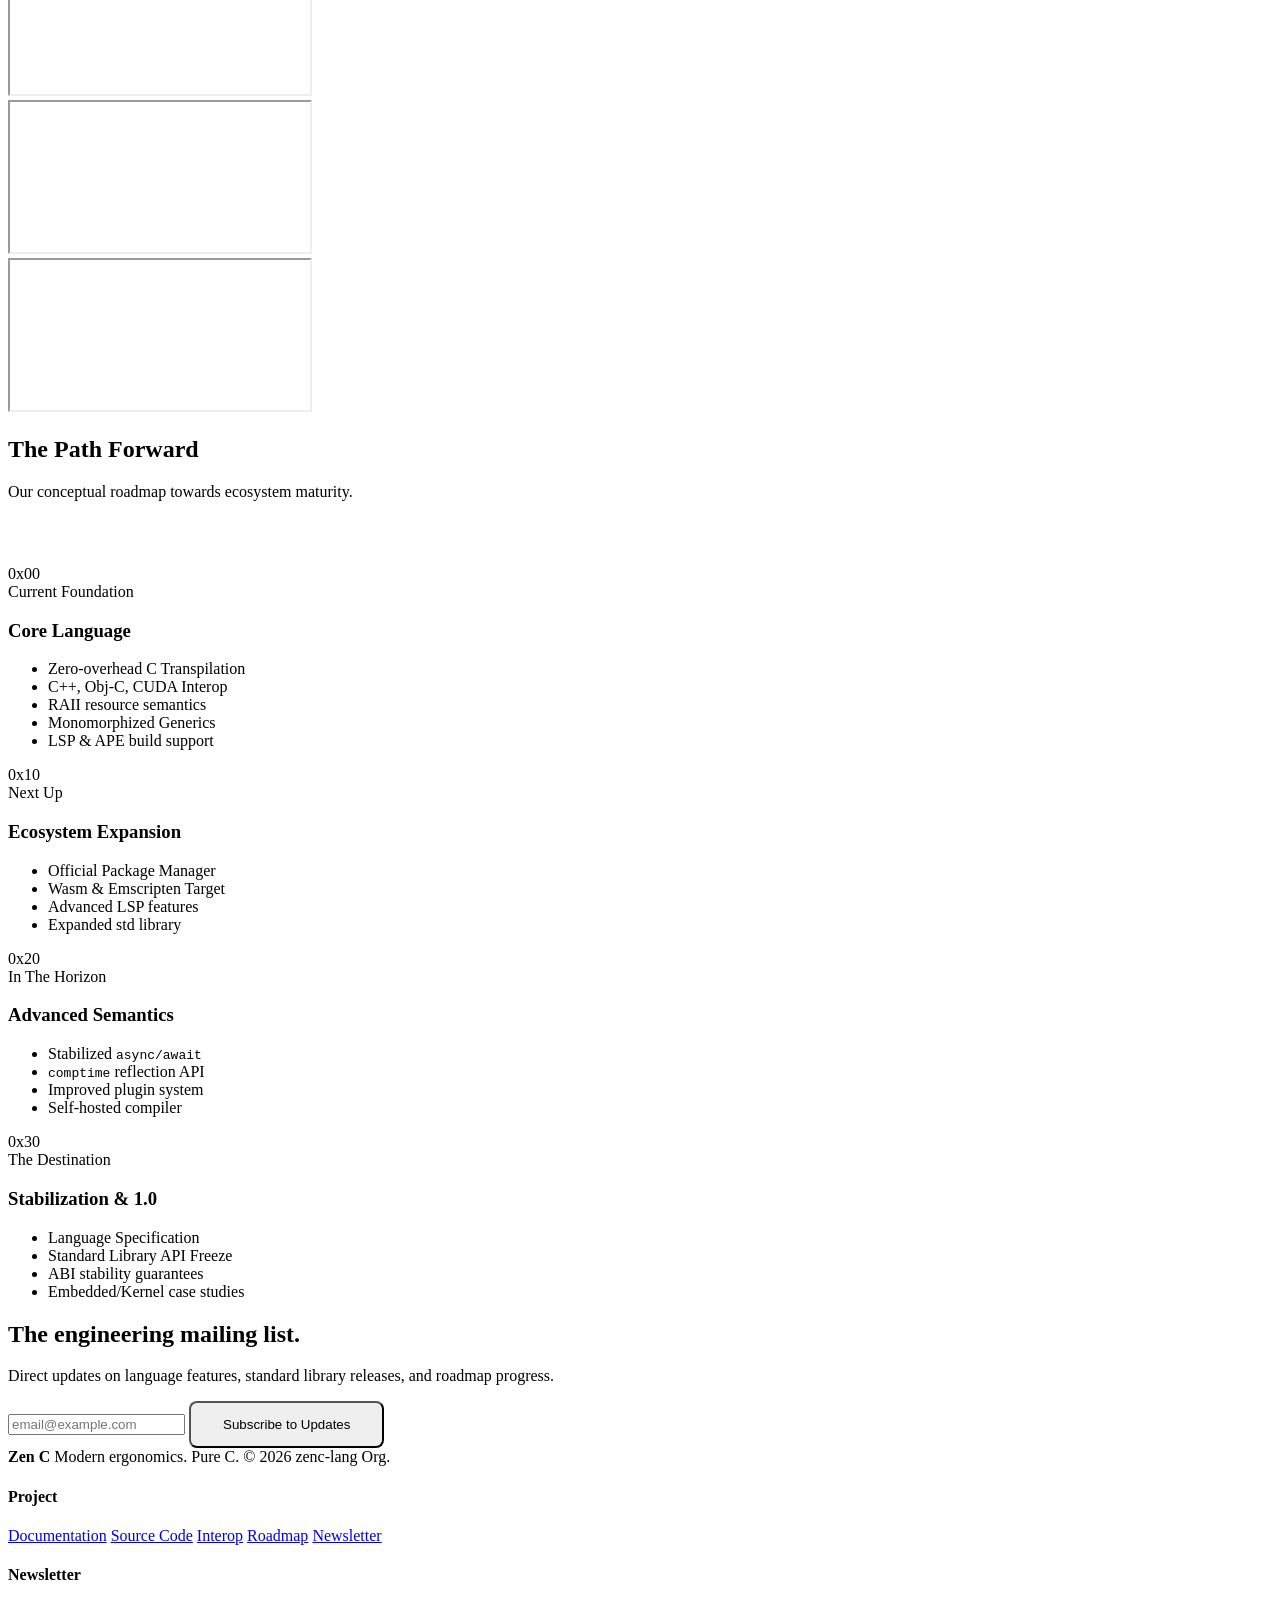
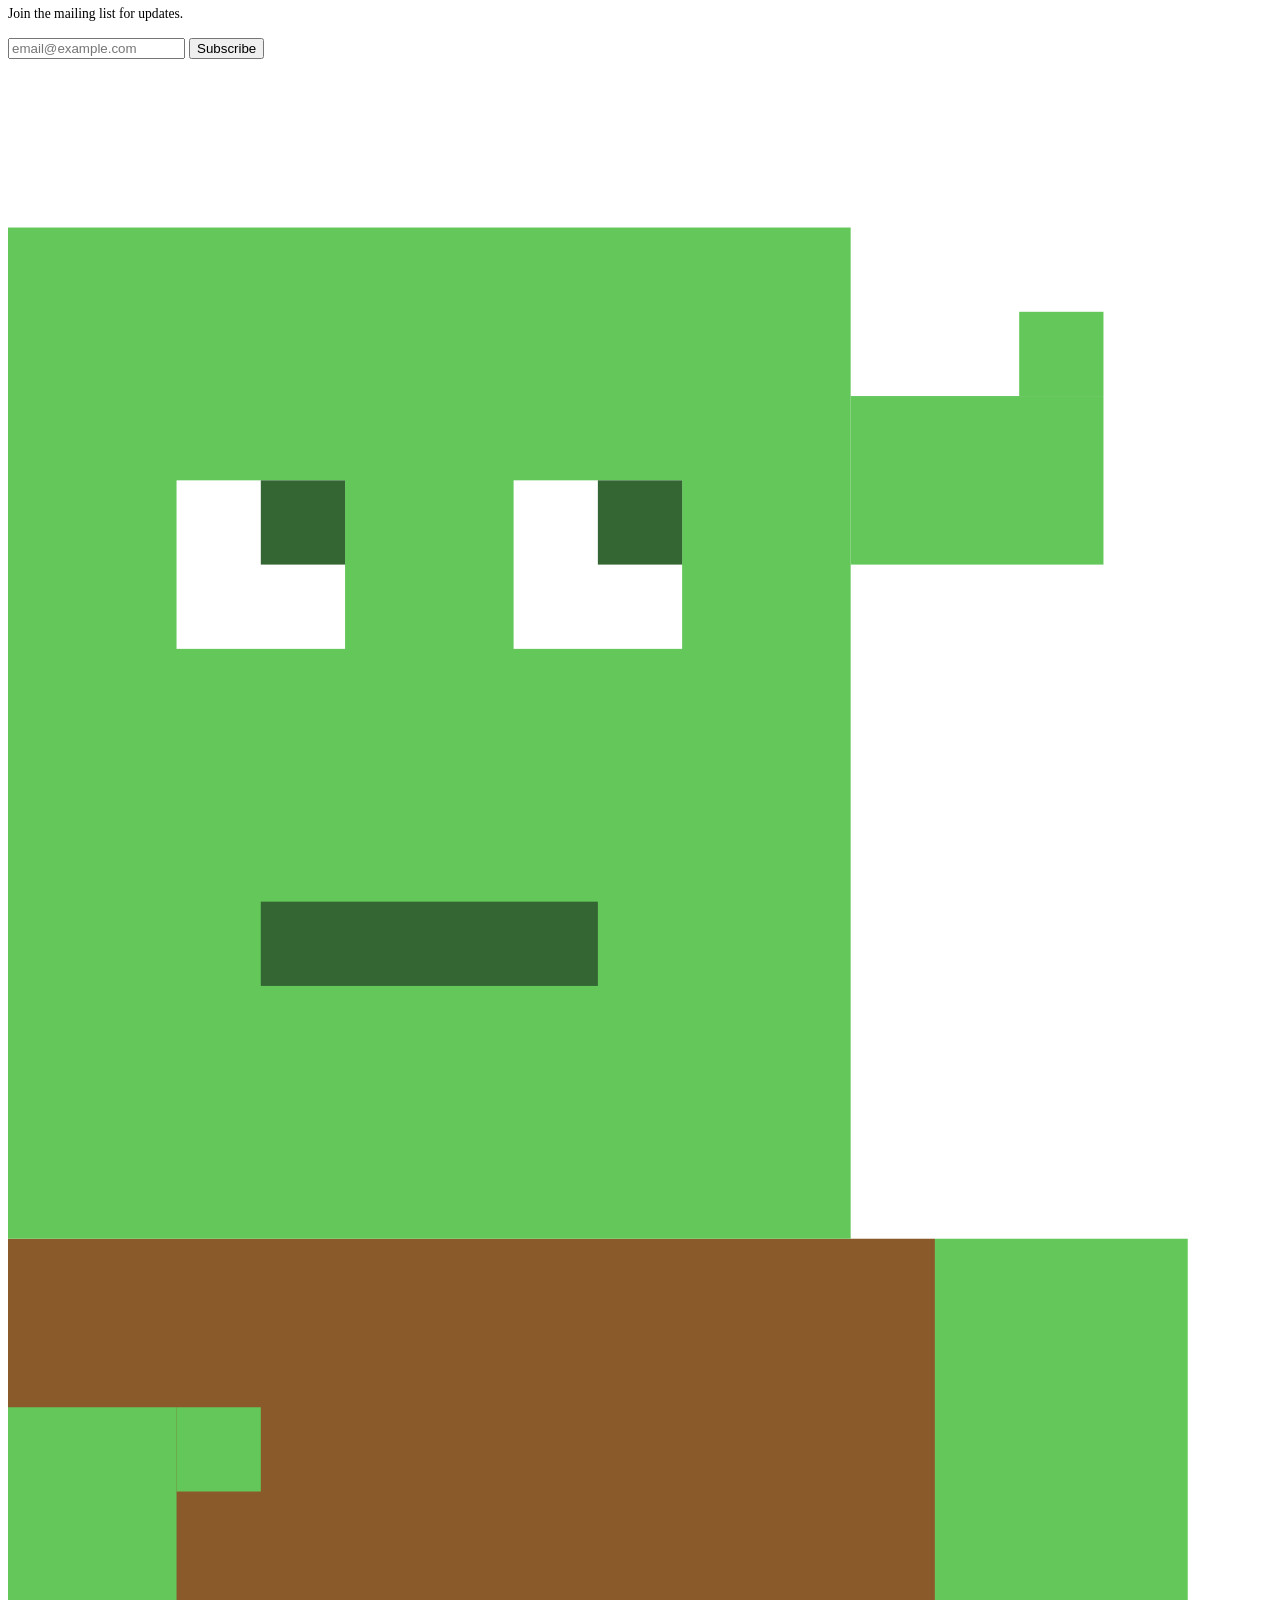
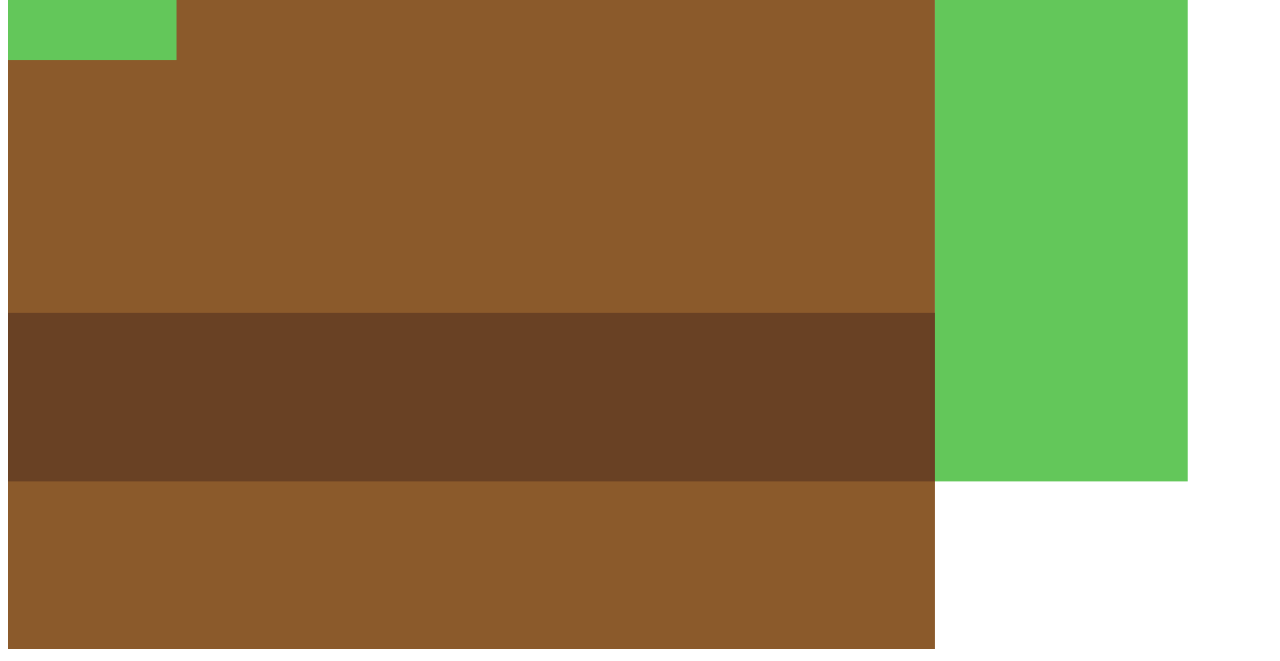
==== commit b58f321d: "Merge pull request #1 from zenc-lang-ce/remove-sponsors site: remove the sponsors section and link t" ====
--- a/zenc/index.html
+++ b/zenc/index.html
@@ -42,7 +42,7 @@
             <a href="/" class="logo">Zen C <span class="version">v0.4.4</span></a>
             <nav>
                 <div class="nav-links">
-                    <a href="/docs/">Docs</a>
+                    <a href="https://docs.zenc-lang.org/">Docs</a>
                     <a href="/playground.html">Playground</a>
                     <a href="https://github.com/zenc-lang-ce/zenc" class="github-link">GitHub ↗</a>
                 </div>
@@ -105,9 +105,9 @@
 
                 <div class="cmd-line-wrapper">
                     <div class="cmd-line-inner clickable-copy"
-                        onclick="copyCode(this, 'git clone https://github.com/zenc-lang-ce/zenc.git')">
+                        onclick="copyCode(this, 'git clone https://git.zenc-lang.org/Zen-C.git')">
                         <div class="cmd-line" id="install-cmd">
-                            <span class="prompt">$</span> git clone https://github.com/zenc-lang-ce/zenc.git
+                            <span class="prompt">$</span> git clone https://git.zenc-lang.org/Zen-C.git
                         </div>
                         <div class="terminal-icon"><i class="fa-regular fa-copy"></i></div>
                     </div>
@@ -211,8 +211,8 @@
                 <div class="step">
                     <span class="step-label">CLONE</span>
                     <div class="step-content clickable-copy"
-                        onclick="copyCode(this, 'git clone https://github.com/zenc-lang-ce/zenc.git')">
-                        <code>git clone https://github.com/zenc-lang-ce/zenc.git</code>
+                        onclick="copyCode(this, 'git clone https://git.zenc-lang.org/Zen-C.git')">
+                        <code>git clone https://git.zenc-lang.org/Zen-C.git</code>
                         <i class="fa-regular fa-copy" style="opacity: 0.3; font-size: 0.8rem;"></i>
                     </div>
                 </div>
@@ -574,8 +574,8 @@
             <div class="footer-col">
                 <h4>Project</h4>
                 <div class="footer-links">
-                    <a href="/docs/">Documentation</a>
-                    <a href="https://github.com/zenc-lang-ce/zenc">Source Code</a>
+                    <a href="https://docs.zenc-lang.org">Documentation</a>
+                    <a href="https://git.zenc-lang.org">Source Code</a>
                     <a href="#interop">Interop</a>
                     <a href="#roadmap">Roadmap</a>
                     <a href="#newsletter">Newsletter</a>
@@ -667,7 +667,8 @@
 
                 htmlElement.setAttribute('data-theme', newTheme);
                 localStorage.setItem('theme', newTheme);
-                document.cookie = `theme=${newTheme}; Path=/; Max-Age=31536000; SameSite=Lax`;
+                // Set cookie on the naked domain to share with subdomains
+                document.cookie = `theme=${newTheme}; Domain=.zenc-lang.org; Path=/; Max-Age=31536000; SameSite=Lax`;
             });
         }
     </script>
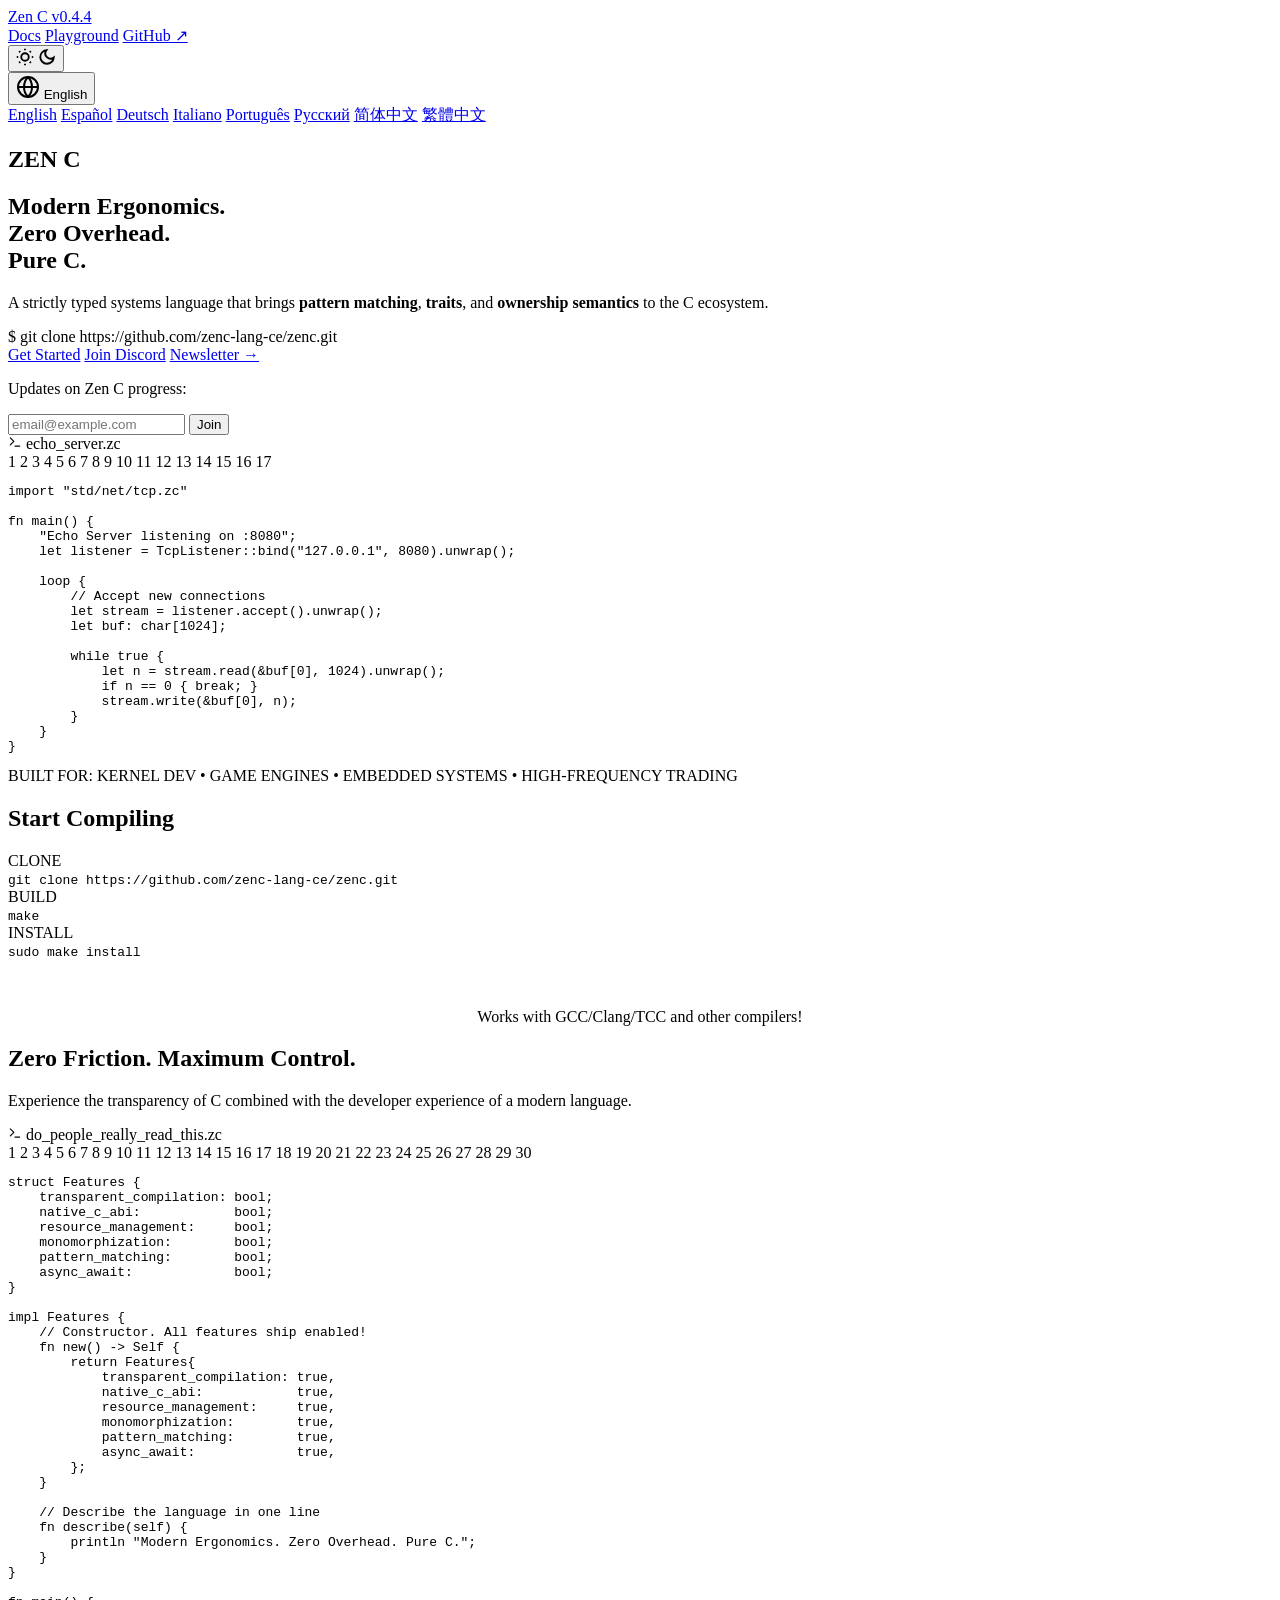
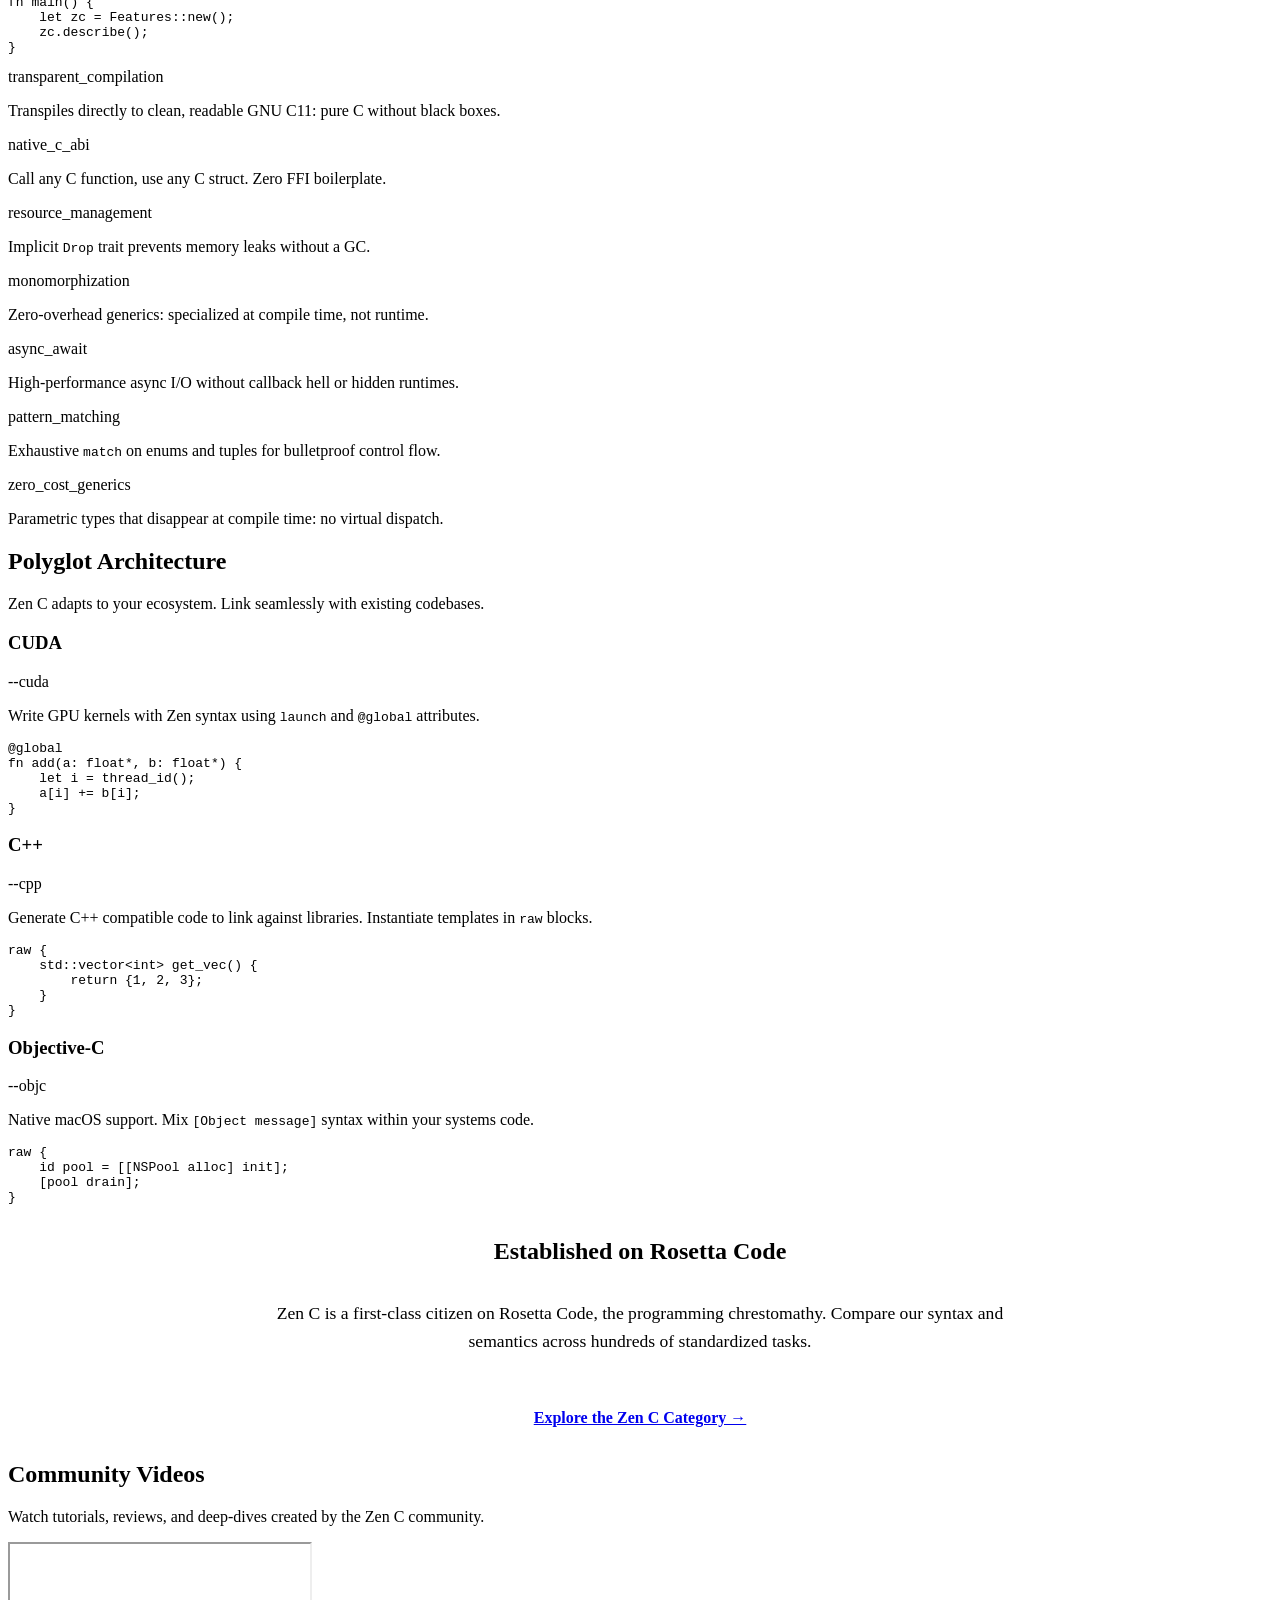
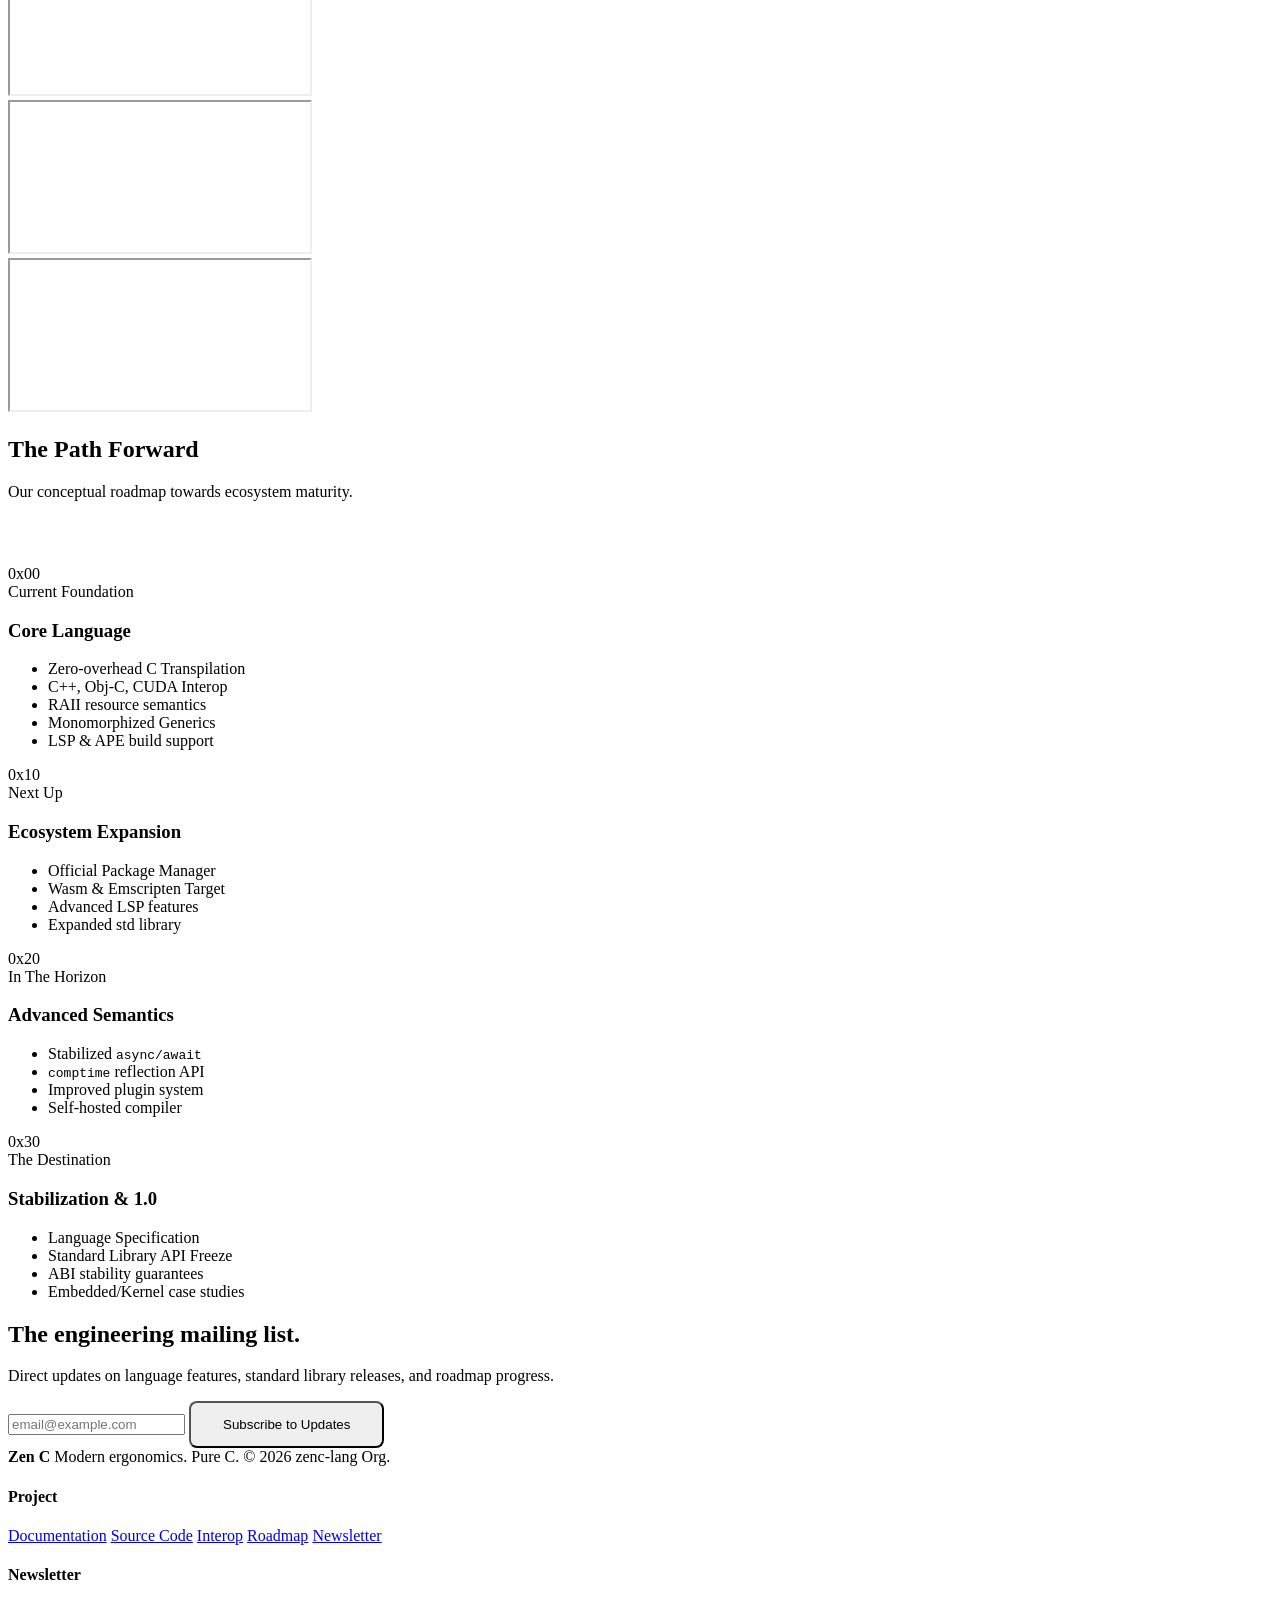
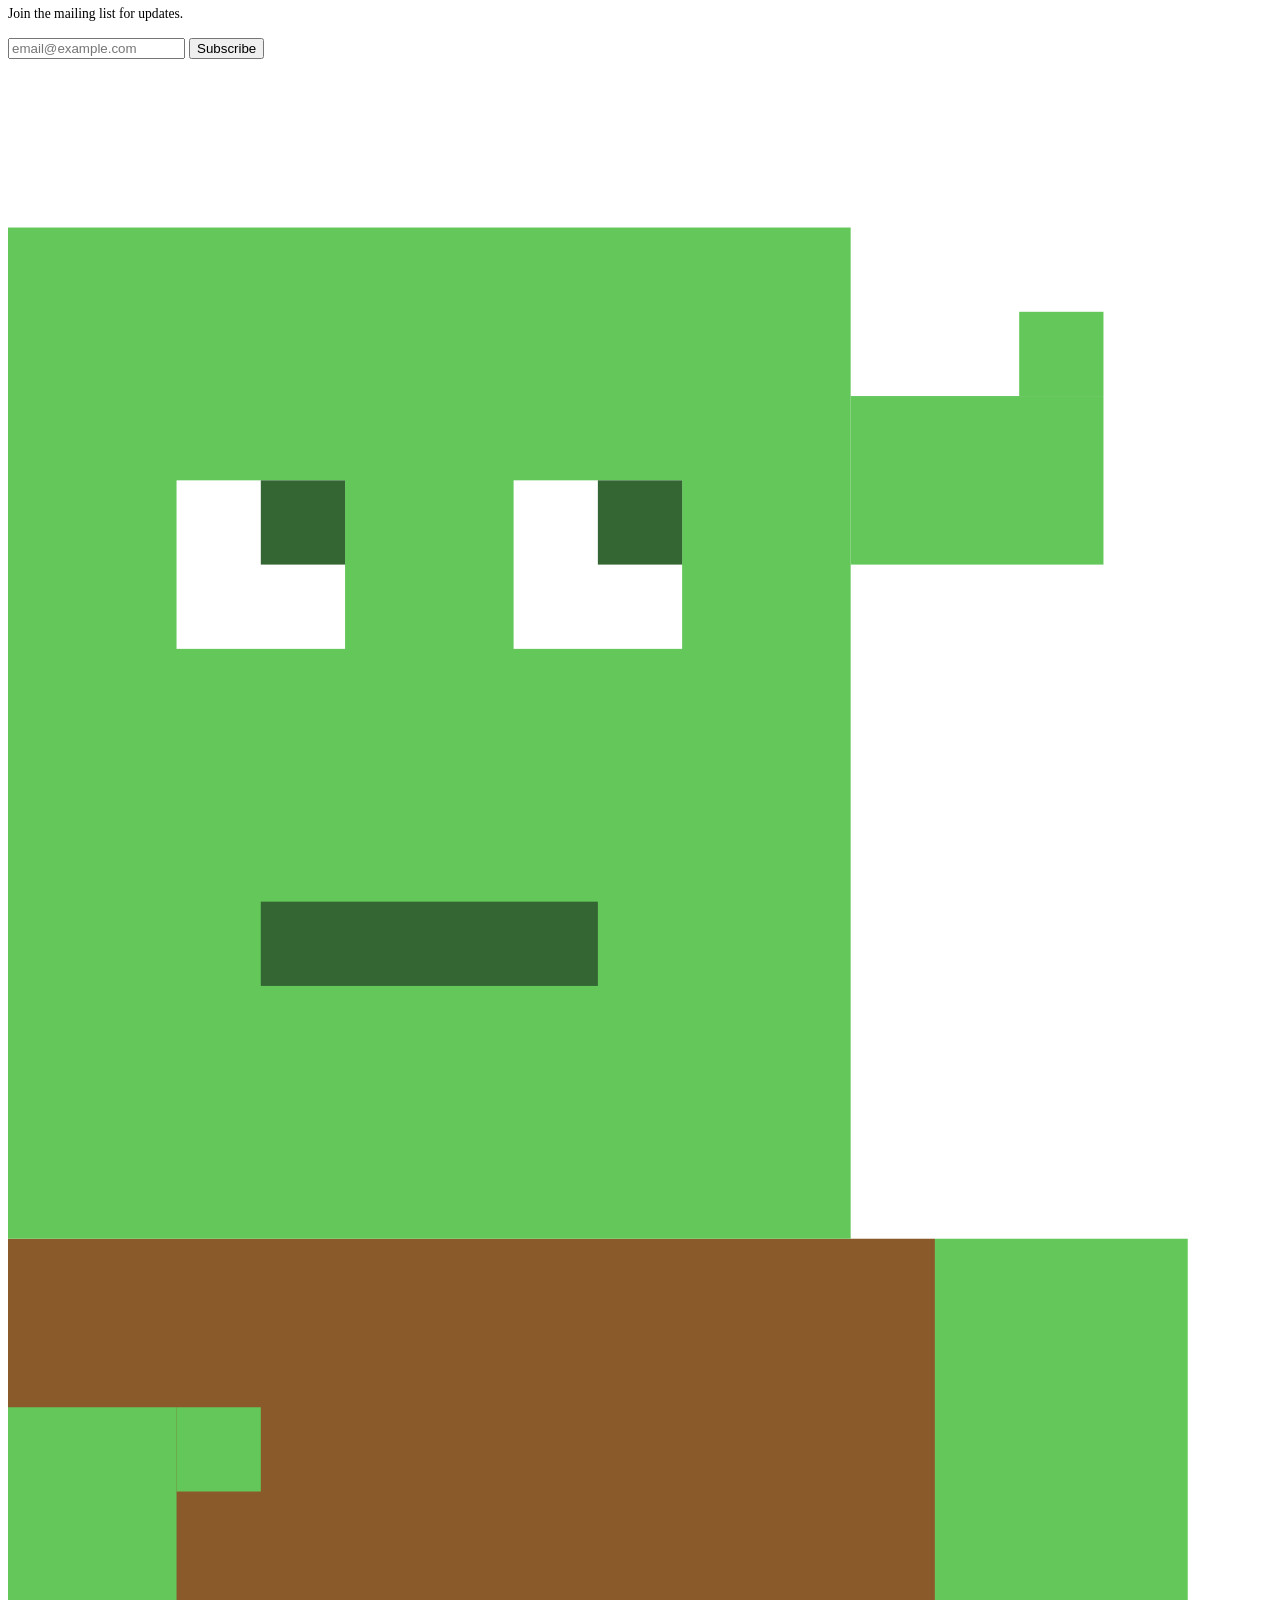
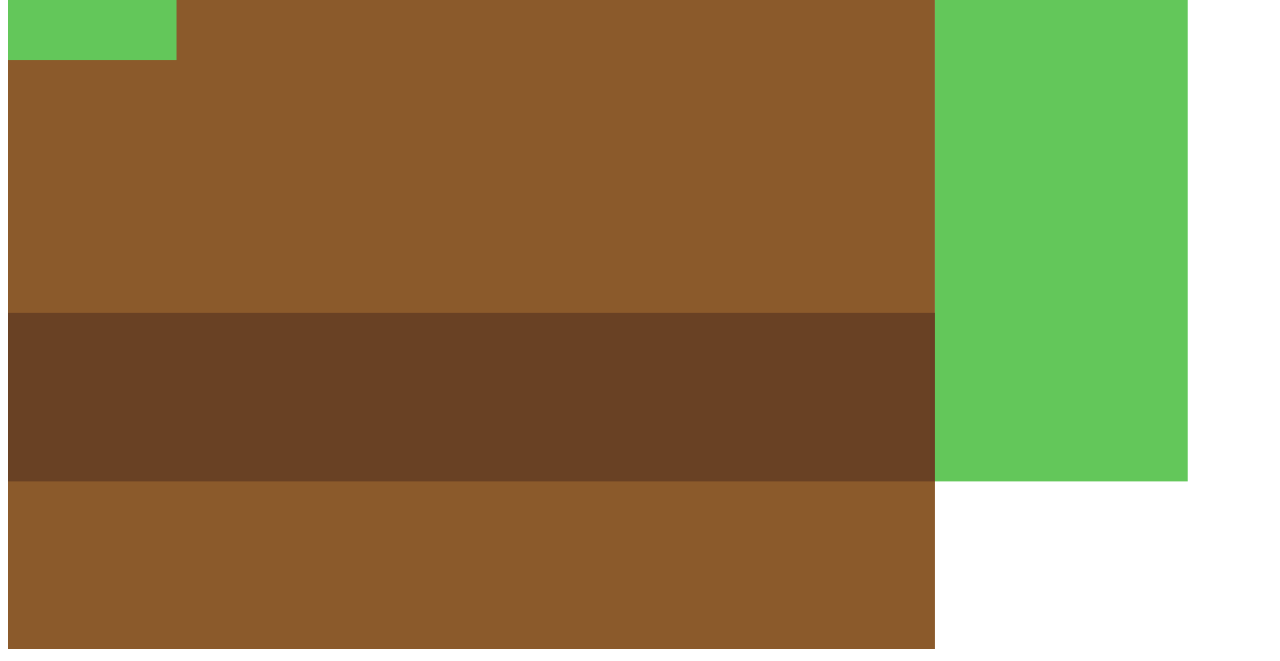
==== commit e13f0b59: "Merge pull request #2 from zenc-lang-ce/pages site: publish on GitHub Pages" ====
--- a/zenc/index.html
+++ b/zenc/index.html
@@ -42,7 +42,7 @@
             <a href="/" class="logo">Zen C <span class="version">v0.4.4</span></a>
             <nav>
                 <div class="nav-links">
-                    <a href="https://docs.zenc-lang.org/">Docs</a>
+                    <a href="/docs/">Docs</a>
                     <a href="/playground.html">Playground</a>
                     <a href="https://github.com/zenc-lang-ce/zenc" class="github-link">GitHub ↗</a>
                 </div>
@@ -105,9 +105,9 @@
 
                 <div class="cmd-line-wrapper">
                     <div class="cmd-line-inner clickable-copy"
-                        onclick="copyCode(this, 'git clone https://git.zenc-lang.org/Zen-C.git')">
+                        onclick="copyCode(this, 'git clone https://github.com/zenc-lang-ce/zenc.git')">
                         <div class="cmd-line" id="install-cmd">
-                            <span class="prompt">$</span> git clone https://git.zenc-lang.org/Zen-C.git
+                            <span class="prompt">$</span> git clone https://github.com/zenc-lang-ce/zenc.git
                         </div>
                         <div class="terminal-icon"><i class="fa-regular fa-copy"></i></div>
                     </div>
@@ -211,8 +211,8 @@
                 <div class="step">
                     <span class="step-label">CLONE</span>
                     <div class="step-content clickable-copy"
-                        onclick="copyCode(this, 'git clone https://git.zenc-lang.org/Zen-C.git')">
-                        <code>git clone https://git.zenc-lang.org/Zen-C.git</code>
+                        onclick="copyCode(this, 'git clone https://github.com/zenc-lang-ce/zenc.git')">
+                        <code>git clone https://github.com/zenc-lang-ce/zenc.git</code>
                         <i class="fa-regular fa-copy" style="opacity: 0.3; font-size: 0.8rem;"></i>
                     </div>
                 </div>
@@ -574,8 +574,8 @@
             <div class="footer-col">
                 <h4>Project</h4>
                 <div class="footer-links">
-                    <a href="https://docs.zenc-lang.org">Documentation</a>
-                    <a href="https://git.zenc-lang.org">Source Code</a>
+                    <a href="/docs/">Documentation</a>
+                    <a href="https://github.com/zenc-lang-ce/zenc">Source Code</a>
                     <a href="#interop">Interop</a>
                     <a href="#roadmap">Roadmap</a>
                     <a href="#newsletter">Newsletter</a>
@@ -667,8 +667,7 @@
 
                 htmlElement.setAttribute('data-theme', newTheme);
                 localStorage.setItem('theme', newTheme);
-                // Set cookie on the naked domain to share with subdomains
-                document.cookie = `theme=${newTheme}; Domain=.zenc-lang.org; Path=/; Max-Age=31536000; SameSite=Lax`;
+                document.cookie = `theme=${newTheme}; Path=/; Max-Age=31536000; SameSite=Lax`;
             });
         }
     </script>
